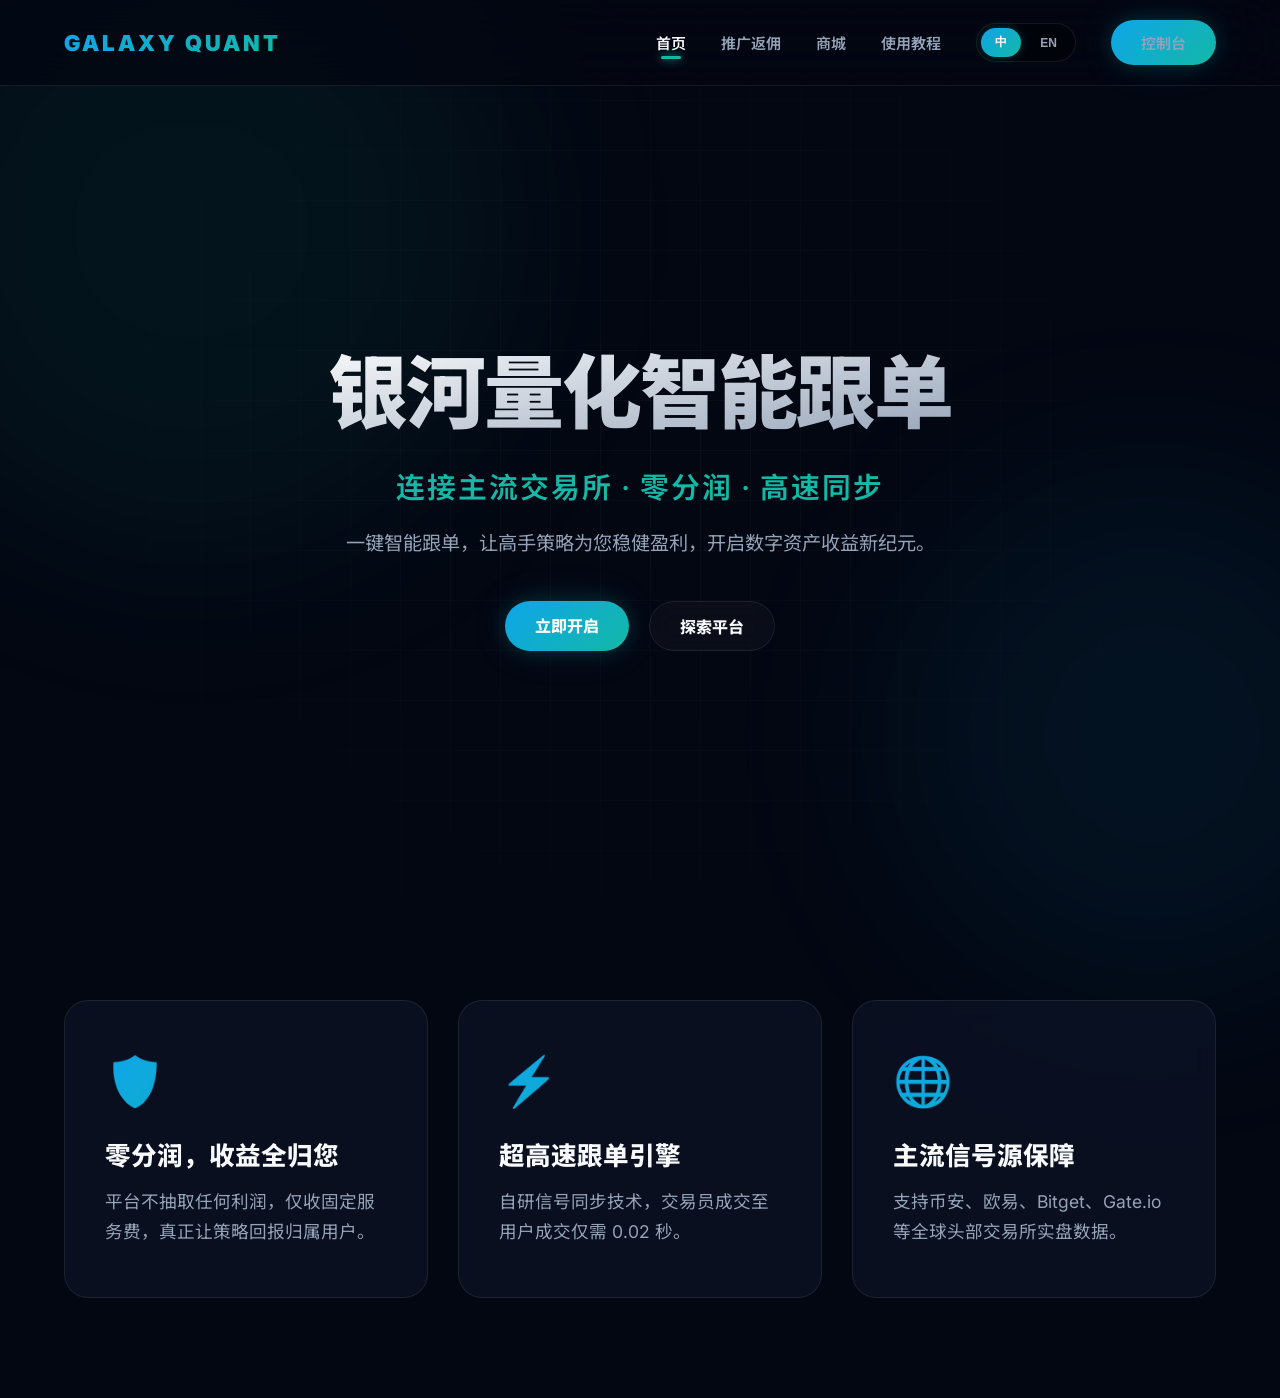
==== index.html @ e4c5103a "update" ====
<!DOCTYPE html>
<html lang="zh-CN">
<head>
    <meta charset="UTF-8">
    <meta name="viewport" content="width=device-width, initial-scale=1.0">
    <title data-i18n="hero_title">银河量化智能跟单平台</title>
    <link rel="stylesheet" href="styles.css">
    <style>
        /* 首页特有样式 */
        .hero {
            min-height: 100vh;
            display: flex; flex-direction: column; justify-content: center; align-items: center;
            text-align: center; padding: 0 20px; padding-top: 80px;
        }
        .hero h1 {
            font-size: 5rem; font-weight: 900; margin-bottom: 20px;
            letter-spacing: -2px;
            background: linear-gradient(to bottom right, #ffffff, #94a3b8);
            -webkit-background-clip: text; -webkit-text-fill-color: transparent;
        }
        .hero h2 {
            font-size: 1.8rem; font-weight: 600; color: var(--brand-primary);
            margin-bottom: 20px; letter-spacing: 2px;
        }
        .hero p {
            font-size: 1.2rem; color: var(--text-muted);
            max-width: 600px; margin-bottom: 40px; line-height: 1.8;
        }
        .hero-actions { display: flex; gap: 20px; }

        .features {
            padding: 100px 5%; display: grid;
            grid-template-columns: repeat(auto-fit, minmax(320px, 1fr));
            gap: 30px; max-width: 1400px; margin: 0 auto;
        }
        .feature-card {
            background: var(--bg-panel);
            border: 1px solid var(--border-light);
            padding: 50px 40px; border-radius: var(--radius-lg);
            transition: all 0.4s cubic-bezier(0.4, 0, 0.2, 1);
            position: relative; overflow: hidden;
            backdrop-filter: var(--blur-md);
        }
        .feature-card::before {
            content: ''; position: absolute; top: 0; left: 0; width: 100%; height: 100%;
            background: radial-gradient(circle at top right, rgba(20, 184, 166, 0.1), transparent 50%);
            opacity: 0; transition: opacity 0.4s ease;
        }
        .feature-card:hover {
            transform: translateY(-10px);
            border-color: var(--border-highlight);
            box-shadow: 0 20px 40px rgba(0,0,0,0.5), inset 0 0 20px rgba(20, 184, 166, 0.05);
        }
        .feature-card:hover::before { opacity: 1; }
        
        .feature-icon {
            font-size: 3rem; margin-bottom: 25px;
            background: var(--brand-gradient);
            -webkit-background-clip: text; -webkit-text-fill-color: transparent;
        }
        .feature-card h3 { font-size: 1.6rem; margin-bottom: 15px; font-weight: 800; }
        .feature-card p { color: var(--text-muted); font-size: 1.1rem; line-height: 1.7; }
    </style>
</head>
<body>
    <div class="cyber-grid"></div>
    <div class="orb orb-1"></div>
    <div class="orb orb-2"></div>

    <nav>
        <div class="logo">GALAXY QUANT</div>
        <div class="nav-links">
            <a href="index.html" class="active" data-i18n="nav_home">首页</a>
            <a href="invite.html" data-i18n="nav_invite">推广返佣</a>
            <a href="goods.html" data-i18n="nav_goods">商城</a>
            <a href="tutorial.html" data-i18n="nav_tutorial">使用教程</a>
            <div class="lang-switch">
                <button class="lang-btn active" onclick="setLang('zh')">中</button>
                <button class="lang-btn" onclick="setLang('en')">EN</button>
            </div>
            <a href="kzt.html" class="btn-primary" data-i18n="nav_console">控制台</a>
        </div>
    </nav>

    <section class="hero">
        <h1 data-i18n="hero_title">银河量化智能跟单</h1>
        <h2 data-i18n="hero_subtitle">连接主流交易所 · 零分润 · 高速同步</h2>
        <p data-i18n="hero_desc">一键智能跟单，让高手策略为您稳健盈利，开启数字资产收益新纪元。</p>
        <div class="hero-actions">
            <a href="kzt.html" class="btn-primary" data-i18n="btn_get_started">立即开启</a>
            <a href="#features" class="btn-secondary" data-i18n="btn_learn_more">探索平台</a>
        </div>
    </section>

    <section class="features" id="features">
        <div class="feature-card">
            <div class="feature-icon">🛡️</div>
            <h3 data-i18n="feature_1_title">零分润，收益全归您</h3>
            <p data-i18n="feature_1_desc">平台不抽取任何利润，仅收固定服务费，真正让策略回报归属用户。</p>
        </div>
        <div class="feature-card">
            <div class="feature-icon">⚡</div>
            <h3 data-i18n="feature_2_title">超高速跟单引擎</h3>
            <p data-i18n="feature_2_desc">自研信号同步技术，交易员成交至用户成交仅需 0.02 秒。</p>
        </div>
        <div class="feature-card">
            <div class="feature-icon">🌐</div>
            <h3 data-i18n="feature_3_title">主流信号源保障</h3>
            <p data-i18n="feature_3_desc">支持币安、欧易、Bitget、Gate.io 等全球头部交易所实盘数据。</p>
        </div>
    </section>

    <script src="i18n.js"></script>
</body>
</html>
---- styles.css ----
/* 全局顶级科技风样式 */
@import url('https://fonts.googleapis.com/css2?family=Inter:wght@300;400;600;800;900&family=Noto+Sans+SC:wght@300;400;700;900&family=JetBrains+Mono:wght@400;700&display=swap');

:root {
    --bg-base: #030712; /* 极度深邃黑 */
    --bg-panel: rgba(15, 23, 42, 0.6); /* 毛玻璃面板底色 */
    --bg-card-hover: rgba(30, 41, 59, 0.8);
    
    --brand-primary: #14b8a6; /* 高级翠绿 */
    --brand-secondary: #0ea5e9; /* 科技蓝 */
    --brand-accent: #f59e0b; /* 尊贵金 */
    
    --brand-gradient: linear-gradient(135deg, var(--brand-secondary), var(--brand-primary));
    --gold-gradient: linear-gradient(135deg, #fbbf24, #d97706);
    
    --text-main: #f8fafc;
    --text-muted: #94a3b8;
    
    --border-light: rgba(255, 255, 255, 0.08);
    --border-highlight: rgba(20, 184, 166, 0.3);
    
    --blur-xl: blur(24px);
    --blur-md: blur(12px);
    
    --radius-lg: 24px;
    --radius-md: 16px;
    
    --shadow-neon: 0 0 20px rgba(20, 184, 166, 0.2), 0 0 40px rgba(14, 165, 233, 0.1);
}

* {
    margin: 0;
    padding: 0;
    box-sizing: border-box;
}

body {
    background-color: var(--bg-base);
    color: var(--text-main);
    font-family: 'Inter', 'Noto Sans SC', sans-serif;
    overflow-x: hidden;
    min-height: 100vh;
    display: flex;
    flex-direction: column;
}

/* 极致赛博网格与光晕背景 */
.cyber-grid {
    position: fixed;
    top: 0; left: 0; right: 0; bottom: 0;
    background-image: 
        linear-gradient(rgba(255,255,255,0.03) 1px, transparent 1px),
        linear-gradient(90deg, rgba(255,255,255,0.03) 1px, transparent 1px);
    background-size: 50px 50px;
    z-index: -2;
    pointer-events: none;
    mask-image: radial-gradient(circle at center, black, transparent 80%);
    -webkit-mask-image: radial-gradient(circle at center, black, transparent 80%);
}

.orb {
    position: fixed;
    border-radius: 50%;
    filter: blur(100px);
    z-index: -1;
    pointer-events: none;
    opacity: 0.5;
    animation: floatOrb 20s infinite ease-in-out alternate;
}
.orb-1 { width: 50vw; height: 50vw; background: rgba(20, 184, 166, 0.15); top: -10%; left: -10%; }
.orb-2 { width: 40vw; height: 40vw; background: rgba(14, 165, 233, 0.15); bottom: -10%; right: -10%; animation-delay: -10s; }

@keyframes floatOrb {
    0% { transform: translate(0, 0) scale(1); }
    100% { transform: translate(10%, 10%) scale(1.2); }
}

/* 顶级导航栏 */
nav {
    position: fixed;
    top: 0; width: 100%;
    display: flex;
    justify-content: space-between;
    align-items: center;
    padding: 20px 5%;
    background: rgba(3, 7, 18, 0.7);
    backdrop-filter: var(--blur-xl);
    -webkit-backdrop-filter: var(--blur-xl);
    border-bottom: 1px solid var(--border-light);
    z-index: 100;
}

.logo {
    font-size: 22px;
    font-weight: 900;
    letter-spacing: 3px;
    background: var(--brand-gradient);
    -webkit-background-clip: text;
    -webkit-text-fill-color: transparent;
    text-transform: uppercase;
}

.nav-links {
    display: flex;
    gap: 35px;
    align-items: center;
}

.nav-links a {
    color: var(--text-muted);
    text-decoration: none;
    font-size: 15px;
    font-weight: 600;
    transition: all 0.3s ease;
    position: relative;
}

.nav-links a:hover, .nav-links a.active {
    color: var(--text-main);
}
.nav-links a.active::after {
    content: ''; position: absolute;
    bottom: -6px; left: 50%; transform: translateX(-50%);
    width: 20px; height: 3px;
    background: var(--brand-primary);
    border-radius: 5px;
    box-shadow: 0 0 10px var(--brand-primary);
}

/* 按钮体系 */
.btn-primary {
    background: var(--brand-gradient);
    color: #fff;
    padding: 12px 30px;
    border-radius: 50px;
    text-decoration: none;
    font-weight: 800;
    font-size: 1rem;
    box-shadow: var(--shadow-neon);
    transition: all 0.3s ease;
    border: none;
    cursor: pointer;
    display: inline-block;
}
.btn-primary:hover {
    transform: translateY(-2px) scale(1.02);
    box-shadow: 0 0 30px rgba(20, 184, 166, 0.4), 0 0 60px rgba(14, 165, 233, 0.2);
}

.btn-secondary {
    background: rgba(255,255,255,0.03);
    color: var(--text-main);
    padding: 12px 30px;
    border-radius: 50px;
    text-decoration: none;
    font-weight: 800;
    font-size: 1rem;
    border: 1px solid var(--border-light);
    backdrop-filter: var(--blur-md);
    transition: all 0.3s ease;
    cursor: pointer;
    display: inline-block;
}
.btn-secondary:hover {
    background: rgba(255,255,255,0.08);
    border-color: var(--brand-primary);
}

/* 语言切换器 */
.lang-switch {
    display: flex; gap: 5px;
    background: rgba(0,0,0,0.3);
    padding: 4px;
    border-radius: 20px;
    border: 1px solid var(--border-light);
}
.lang-btn {
    background: transparent; border: none;
    color: var(--text-muted); cursor: pointer;
    padding: 6px 14px; border-radius: 15px;
    font-size: 12px; font-weight: 800;
    transition: all 0.3s;
}
.lang-btn.active {
    background: var(--brand-gradient);
    color: #fff;
    box-shadow: 0 0 10px rgba(20, 184, 166, 0.3);
}

/* 侧边栏布局 (Console/Dashboards) */
.layout-dashboard {
    display: flex;
    flex: 1;
    padding-top: 80px; /* 避开导航栏 */
}

.sidebar {
    width: 280px;
    background: rgba(15, 23, 42, 0.4);
    backdrop-filter: var(--blur-xl);
    border-right: 1px solid var(--border-light);
    padding: 30px 20px;
    position: fixed;
    top: 80px; bottom: 0;
    display: flex; flex-direction: column; gap: 10px;
}

.sidebar a {
    display: flex; align-items: center; gap: 15px;
    color: var(--text-muted); text-decoration: none;
    padding: 14px 20px; border-radius: 14px;
    font-size: 15px; font-weight: 600;
    transition: all 0.3s;
    border: 1px solid transparent;
}
.sidebar a:hover, .sidebar a.active {
    background: rgba(20, 184, 166, 0.05);
    color: var(--brand-primary);
    border-color: var(--border-highlight);
    box-shadow: inset 0 0 20px rgba(20, 184, 166, 0.05);
}

.main-content {
    flex: 1;
    margin-left: 280px;
    padding: 40px 60px;
    max-width: 1400px;
}

/* 高级面板/卡片 */
.glass-panel {
    background: var(--bg-panel);
    backdrop-filter: var(--blur-md);
    -webkit-backdrop-filter: var(--blur-md);
    border: 1px solid var(--border-light);
    border-radius: var(--radius-lg);
    padding: 30px;
    transition: all 0.3s ease;
}
.glass-panel:hover {
    border-color: var(--border-highlight);
    box-shadow: 0 10px 40px rgba(0,0,0,0.3);
}

/* 数据字体 */
.mono-num {
    font-family: 'JetBrains Mono', monospace;
    font-weight: 700;
    letter-spacing: -0.5px;
}

/* 页面标题区 */
.page-header {
    display: flex; justify-content: space-between; align-items: center;
    margin-bottom: 40px;
}
.page-title {
    font-size: 2.2rem; font-weight: 900;
    background: linear-gradient(to right, #fff, #94a3b8);
    -webkit-background-clip: text; -webkit-text-fill-color: transparent;
}
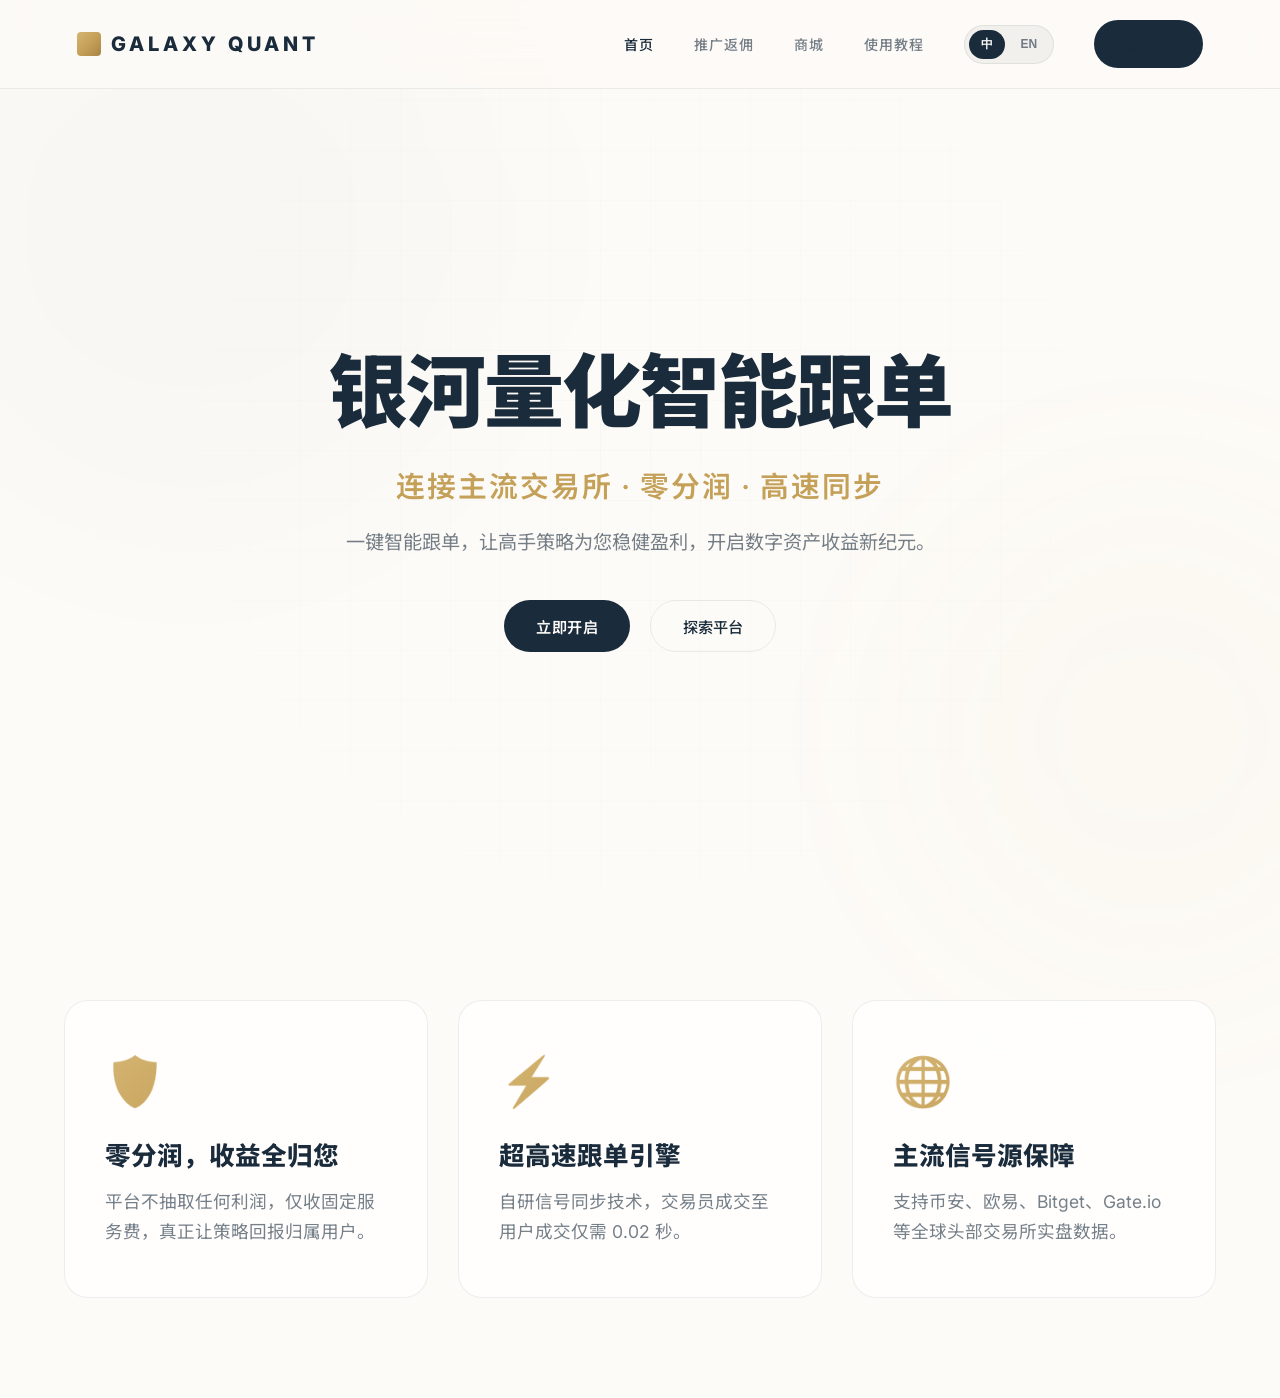
==== commit 7367f0be: "update" ====
--- a/index.html
+++ b/index.html
@@ -15,11 +15,10 @@
         .hero h1 {
             font-size: 5rem; font-weight: 900; margin-bottom: 20px;
             letter-spacing: -2px;
-            background: linear-gradient(to bottom right, #ffffff, #94a3b8);
-            -webkit-background-clip: text; -webkit-text-fill-color: transparent;
+            color: var(--brand-primary);
         }
         .hero h2 {
-            font-size: 1.8rem; font-weight: 600; color: var(--brand-primary);
+            font-size: 1.8rem; font-weight: 600; color: var(--brand-accent);
             margin-bottom: 20px; letter-spacing: 2px;
         }
         .hero p {
@@ -43,13 +42,13 @@
         }
         .feature-card::before {
             content: ''; position: absolute; top: 0; left: 0; width: 100%; height: 100%;
-            background: radial-gradient(circle at top right, rgba(20, 184, 166, 0.1), transparent 50%);
+            background: radial-gradient(circle at top right, rgba(197, 160, 89, 0.1), transparent 50%);
             opacity: 0; transition: opacity 0.4s ease;
         }
         .feature-card:hover {
             transform: translateY(-10px);
             border-color: var(--border-highlight);
-            box-shadow: 0 20px 40px rgba(0,0,0,0.5), inset 0 0 20px rgba(20, 184, 166, 0.05);
+            box-shadow: var(--shadow-panel), inset 0 0 20px rgba(197, 160, 89, 0.05);
         }
         .feature-card:hover::before { opacity: 1; }
         
--- a/styles.css
+++ b/styles.css
@@ -1,23 +1,23 @@
-/* 全局顶级科技风样式 */
-@import url('https://fonts.googleapis.com/css2?family=Inter:wght@300;400;600;800;900&family=Noto+Sans+SC:wght@300;400;700;900&family=JetBrains+Mono:wght@400;700&display=swap');
+/* 全局雅宝教育风样式 - Minimalist Light Theme (Yabao Style) */
+@import url('https://fonts.googleapis.com/css2?family=Inter:wght@300;400;500;600;700;800&family=Noto+Sans+SC:wght@300;400;500;700;900&family=JetBrains+Mono:wght@400;700&display=swap');
 
 :root {
-    --bg-base: #030712; /* 极度深邃黑 */
-    --bg-panel: rgba(15, 23, 42, 0.6); /* 毛玻璃面板底色 */
-    --bg-card-hover: rgba(30, 41, 59, 0.8);
-    
-    --brand-primary: #14b8a6; /* 高级翠绿 */
-    --brand-secondary: #0ea5e9; /* 科技蓝 */
-    --brand-accent: #f59e0b; /* 尊贵金 */
-    
-    --brand-gradient: linear-gradient(135deg, var(--brand-secondary), var(--brand-primary));
-    --gold-gradient: linear-gradient(135deg, #fbbf24, #d97706);
-    
-    --text-main: #f8fafc;
-    --text-muted: #94a3b8;
-    
-    --border-light: rgba(255, 255, 255, 0.08);
-    --border-highlight: rgba(20, 184, 166, 0.3);
+    --bg-base: #FDFBF7; /* 米白色底色 */
+    --bg-panel: rgba(255, 255, 255, 0.7); /* 浅色玻璃 */
+    --bg-panel-solid: #FFFFFF;
+    
+    --brand-primary: #1A2B3C; /* 深藏青 */
+    --brand-secondary: #2C4A68;
+    --brand-accent: #C5A059; /* 柔和金色 */
+    
+    --brand-gradient: linear-gradient(135deg, #d4b572, #C5A059, #a68442);
+    --silver-gradient: linear-gradient(135deg, #1A2B3C, #2C4A68);
+    
+    --text-main: #1A2B3C;
+    --text-muted: rgba(26, 43, 60, 0.6);
+    
+    --border-light: rgba(26, 43, 60, 0.08);
+    --border-highlight: rgba(197, 160, 89, 0.4);
     
     --blur-xl: blur(24px);
     --blur-md: blur(12px);
@@ -25,7 +25,8 @@
     --radius-lg: 24px;
     --radius-md: 16px;
     
-    --shadow-neon: 0 0 20px rgba(20, 184, 166, 0.2), 0 0 40px rgba(14, 165, 233, 0.1);
+    --shadow-gold: 0 10px 25px -5px rgba(197, 160, 89, 0.4);
+    --shadow-panel: 0 20px 40px -10px rgba(26, 43, 60, 0.08);
 }
 
 * {
@@ -44,13 +45,24 @@
     flex-direction: column;
 }
 
-/* 极致赛博网格与光晕背景 */
+/* 顶级极简背景光晕 */
+.ambient-light {
+    position: fixed;
+    top: -20%; left: 50%; transform: translateX(-50%);
+    width: 80vw; height: 50vh;
+    background: radial-gradient(ellipse at center, rgba(197, 160, 89, 0.05) 0%, transparent 70%);
+    z-index: -1;
+    pointer-events: none;
+    filter: blur(60px);
+}
+
+/* 兼容原有的 cyber-grid 和 orb 标签，使其符合浅色主题 */
 .cyber-grid {
     position: fixed;
     top: 0; left: 0; right: 0; bottom: 0;
     background-image: 
-        linear-gradient(rgba(255,255,255,0.03) 1px, transparent 1px),
-        linear-gradient(90deg, rgba(255,255,255,0.03) 1px, transparent 1px);
+        linear-gradient(rgba(26, 43, 60, 0.02) 1px, transparent 1px),
+        linear-gradient(90deg, rgba(26, 43, 60, 0.02) 1px, transparent 1px);
     background-size: 50px 50px;
     z-index: -2;
     pointer-events: none;
@@ -67,8 +79,8 @@
     opacity: 0.5;
     animation: floatOrb 20s infinite ease-in-out alternate;
 }
-.orb-1 { width: 50vw; height: 50vw; background: rgba(20, 184, 166, 0.15); top: -10%; left: -10%; }
-.orb-2 { width: 40vw; height: 40vw; background: rgba(14, 165, 233, 0.15); bottom: -10%; right: -10%; animation-delay: -10s; }
+.orb-1 { width: 50vw; height: 50vw; background: rgba(26, 43, 60, 0.03); top: -10%; left: -10%; }
+.orb-2 { width: 40vw; height: 40vw; background: rgba(197, 160, 89, 0.05); bottom: -10%; right: -10%; animation-delay: -10s; }
 
 @keyframes floatOrb {
     0% { transform: translate(0, 0) scale(1); }
@@ -82,8 +94,8 @@
     display: flex;
     justify-content: space-between;
     align-items: center;
-    padding: 20px 5%;
-    background: rgba(3, 7, 18, 0.7);
+    padding: 20px 6%;
+    background: rgba(253, 251, 247, 0.8);
     backdrop-filter: var(--blur-xl);
     -webkit-backdrop-filter: var(--blur-xl);
     border-bottom: 1px solid var(--border-light);
@@ -91,100 +103,160 @@
 }
 
 .logo {
-    font-size: 22px;
-    font-weight: 900;
-    letter-spacing: 3px;
+    font-size: 20px;
+    font-weight: 800;
+    letter-spacing: 4px;
+    color: var(--brand-primary);
+    text-transform: uppercase;
+    display: flex;
+    align-items: center;
+    gap: 10px;
+}
+.logo::before {
+    content: '';
+    display: block;
+    width: 24px; height: 24px;
     background: var(--brand-gradient);
-    -webkit-background-clip: text;
-    -webkit-text-fill-color: transparent;
-    text-transform: uppercase;
+    border-radius: 4px;
 }
 
 .nav-links {
     display: flex;
-    gap: 35px;
+    gap: 40px;
     align-items: center;
 }
 
 .nav-links a {
     color: var(--text-muted);
     text-decoration: none;
-    font-size: 15px;
-    font-weight: 600;
+    font-size: 14px;
+    font-weight: 500;
     transition: all 0.3s ease;
-    position: relative;
+    letter-spacing: 1px;
 }
 
 .nav-links a:hover, .nav-links a.active {
-    color: var(--text-main);
-}
-.nav-links a.active::after {
-    content: ''; position: absolute;
-    bottom: -6px; left: 50%; transform: translateX(-50%);
-    width: 20px; height: 3px;
-    background: var(--brand-primary);
-    border-radius: 5px;
-    box-shadow: 0 0 10px var(--brand-primary);
+    color: var(--brand-primary);
 }
 
 /* 按钮体系 */
 .btn-primary {
-    background: var(--brand-gradient);
-    color: #fff;
-    padding: 12px 30px;
+    background: var(--brand-primary);
+    color: #FDFBF7;
+    padding: 14px 32px;
     border-radius: 50px;
     text-decoration: none;
-    font-weight: 800;
-    font-size: 1rem;
-    box-shadow: var(--shadow-neon);
-    transition: all 0.3s ease;
+    font-weight: 600;
+    font-size: 0.95rem;
+    transition: all 0.4s ease;
     border: none;
     cursor: pointer;
-    display: inline-block;
+    display: inline-flex;
+    align-items: center;
+    justify-content: center;
+    letter-spacing: 0.5px;
 }
 .btn-primary:hover {
-    transform: translateY(-2px) scale(1.02);
-    box-shadow: 0 0 30px rgba(20, 184, 166, 0.4), 0 0 60px rgba(14, 165, 233, 0.2);
-}
-
-.btn-secondary {
-    background: rgba(255,255,255,0.03);
-    color: var(--text-main);
-    padding: 12px 30px;
+    background: #111d28;
+    transform: translateY(-2px);
+    box-shadow: 0 10px 25px -5px rgba(26, 43, 60, 0.3);
+}
+
+.btn-gold {
+    background: var(--brand-accent);
+    color: #FDFBF7;
+    padding: 14px 32px;
     border-radius: 50px;
     text-decoration: none;
-    font-weight: 800;
-    font-size: 1rem;
+    font-weight: 600;
+    font-size: 0.95rem;
+    transition: all 0.4s ease;
+    border: none;
+    cursor: pointer;
+    display: inline-flex;
+    align-items: center;
+    justify-content: center;
+    letter-spacing: 0.5px;
+}
+.btn-gold:hover {
+    background: #b59048;
+    transform: translateY(-2px);
+    box-shadow: var(--shadow-gold);
+}
+
+.btn-secondary {
+    background: transparent;
+    color: var(--brand-primary);
+    padding: 14px 32px;
+    border-radius: 50px;
+    text-decoration: none;
+    font-weight: 500;
+    font-size: 0.95rem;
     border: 1px solid var(--border-light);
-    backdrop-filter: var(--blur-md);
     transition: all 0.3s ease;
     cursor: pointer;
-    display: inline-block;
+    display: inline-flex;
+    align-items: center;
+    justify-content: center;
 }
 .btn-secondary:hover {
-    background: rgba(255,255,255,0.08);
-    border-color: var(--brand-primary);
+    background: rgba(26, 43, 60, 0.05);
+    border-color: rgba(26, 43, 60, 0.2);
 }
 
 /* 语言切换器 */
 .lang-switch {
-    display: flex; gap: 5px;
-    background: rgba(0,0,0,0.3);
+    display: flex; gap: 4px;
+    background: rgba(26, 43, 60, 0.05);
     padding: 4px;
-    border-radius: 20px;
+    border-radius: 50px;
     border: 1px solid var(--border-light);
 }
 .lang-btn {
     background: transparent; border: none;
     color: var(--text-muted); cursor: pointer;
-    padding: 6px 14px; border-radius: 15px;
-    font-size: 12px; font-weight: 800;
+    padding: 6px 12px; border-radius: 50px;
+    font-size: 12px; font-weight: 600;
     transition: all 0.3s;
 }
 .lang-btn.active {
-    background: var(--brand-gradient);
-    color: #fff;
-    box-shadow: 0 0 10px rgba(20, 184, 166, 0.3);
+    background: var(--brand-primary);
+    color: #FDFBF7;
+}
+
+/* 布局 */
+.main-content {
+    flex: 1;
+    padding: 140px 6% 80px;
+    max-width: 1400px;
+    margin: 0 auto;
+    width: 100%;
+}
+
+/* 数据字体 */
+.mono-num {
+    font-family: 'JetBrains Mono', monospace;
+    font-weight: 700;
+    letter-spacing: -0.5px;
+}
+
+/* 页面标题区 */
+.page-header {
+    text-align: center;
+    margin-bottom: 60px;
+}
+.page-title {
+    font-size: 3rem; font-weight: 800;
+    margin-bottom: 16px;
+    letter-spacing: -1px;
+    color: var(--brand-primary);
+}
+.page-subtitle {
+    color: var(--text-muted);
+    font-size: 1.1rem;
+    max-width: 600px;
+    margin: 0 auto;
+    line-height: 1.6;
 }
 
 /* 侧边栏布局 (Console/Dashboards) */
@@ -196,7 +268,7 @@
 
 .sidebar {
     width: 280px;
-    background: rgba(15, 23, 42, 0.4);
+    background: rgba(253, 251, 247, 0.4);
     backdrop-filter: var(--blur-xl);
     border-right: 1px solid var(--border-light);
     padding: 30px 20px;
@@ -214,17 +286,26 @@
     border: 1px solid transparent;
 }
 .sidebar a:hover, .sidebar a.active {
-    background: rgba(20, 184, 166, 0.05);
-    color: var(--brand-primary);
+    background: rgba(197, 160, 89, 0.05);
+    color: var(--brand-accent);
     border-color: var(--border-highlight);
-    box-shadow: inset 0 0 20px rgba(20, 184, 166, 0.05);
-}
-
-.main-content {
-    flex: 1;
+    box-shadow: inset 0 0 20px rgba(197, 160, 89, 0.05);
+}
+
+.layout-dashboard .main-content {
     margin-left: 280px;
     padding: 40px 60px;
-    max-width: 1400px;
+}
+
+.layout-dashboard .page-header {
+    display: flex; justify-content: space-between; align-items: center;
+    margin-bottom: 40px;
+    text-align: left;
+}
+
+.layout-dashboard .page-title {
+    font-size: 2.2rem;
+    margin-bottom: 0;
 }
 
 /* 高级面板/卡片 */
@@ -239,23 +320,5 @@
 }
 .glass-panel:hover {
     border-color: var(--border-highlight);
-    box-shadow: 0 10px 40px rgba(0,0,0,0.3);
-}
-
-/* 数据字体 */
-.mono-num {
-    font-family: 'JetBrains Mono', monospace;
-    font-weight: 700;
-    letter-spacing: -0.5px;
-}
-
-/* 页面标题区 */
-.page-header {
-    display: flex; justify-content: space-between; align-items: center;
-    margin-bottom: 40px;
-}
-.page-title {
-    font-size: 2.2rem; font-weight: 900;
-    background: linear-gradient(to right, #fff, #94a3b8);
-    -webkit-background-clip: text; -webkit-text-fill-color: transparent;
-}+    box-shadow: var(--shadow-panel);
+}
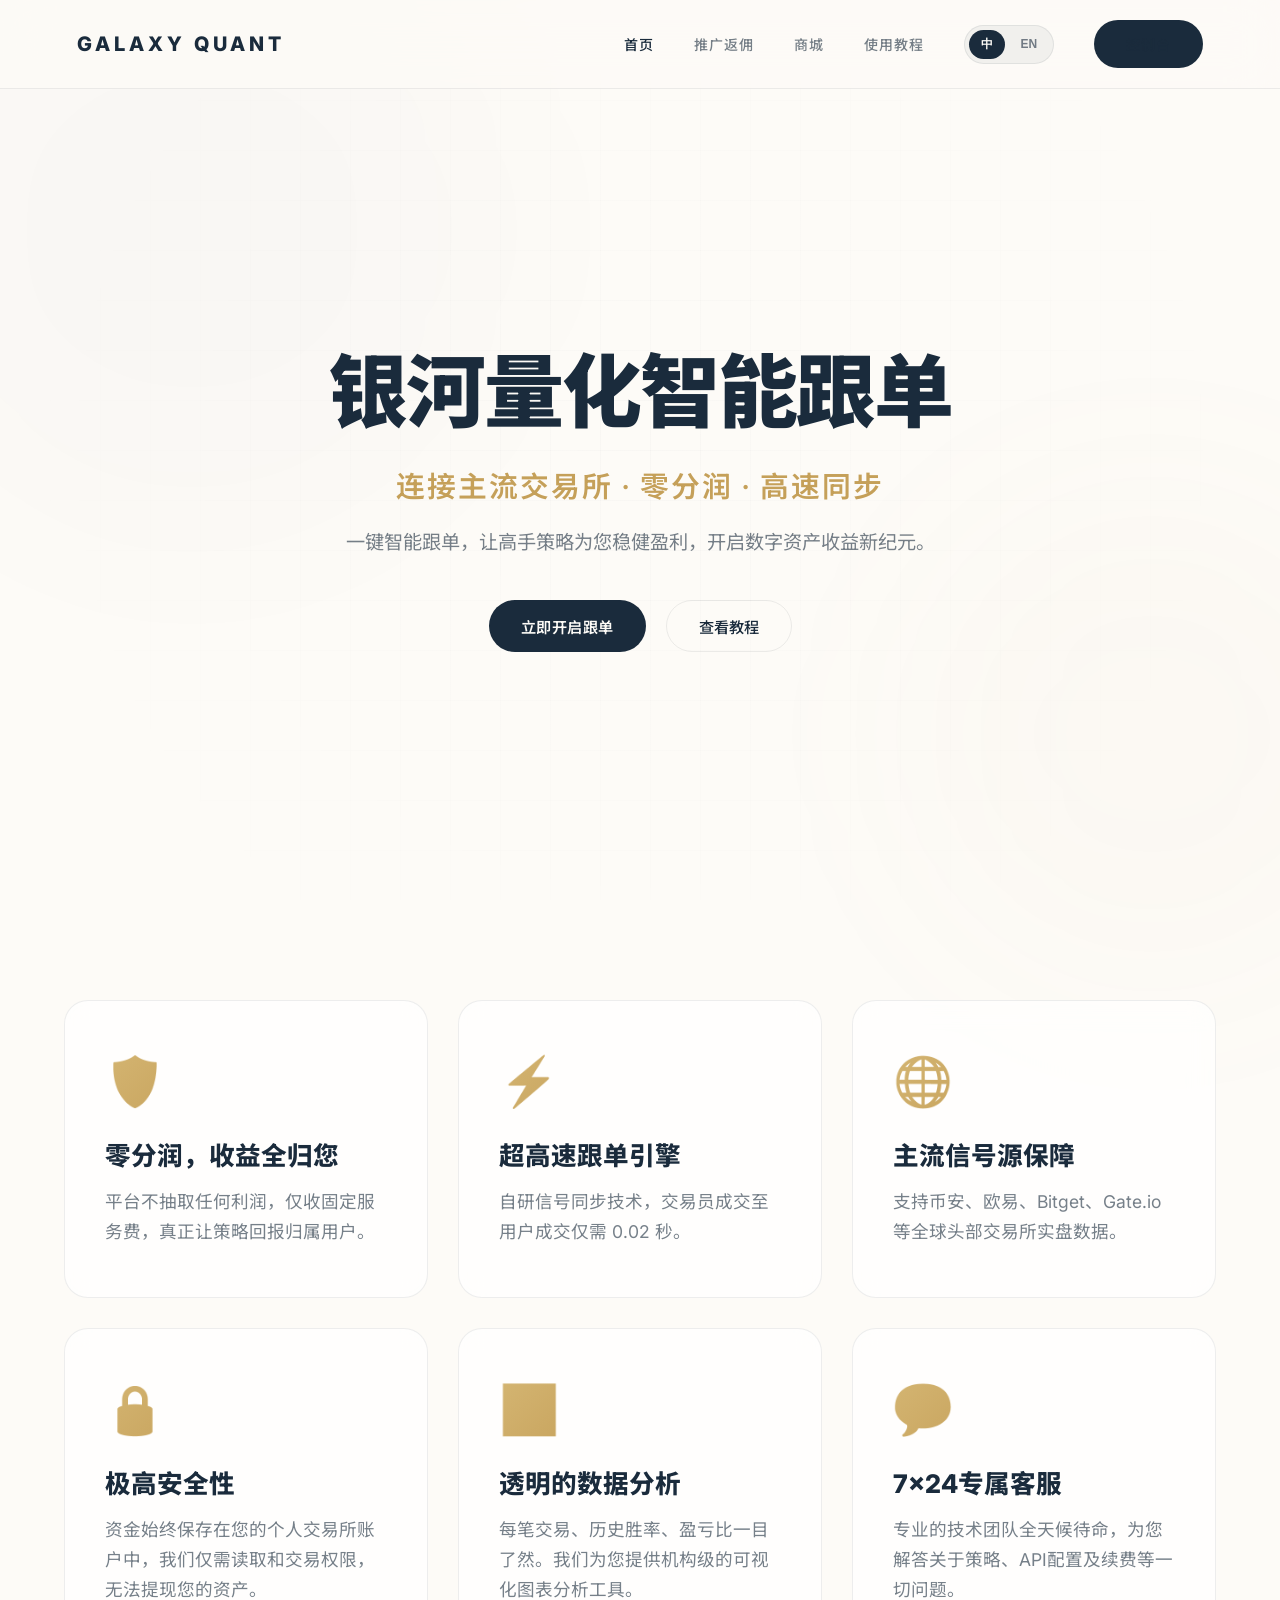
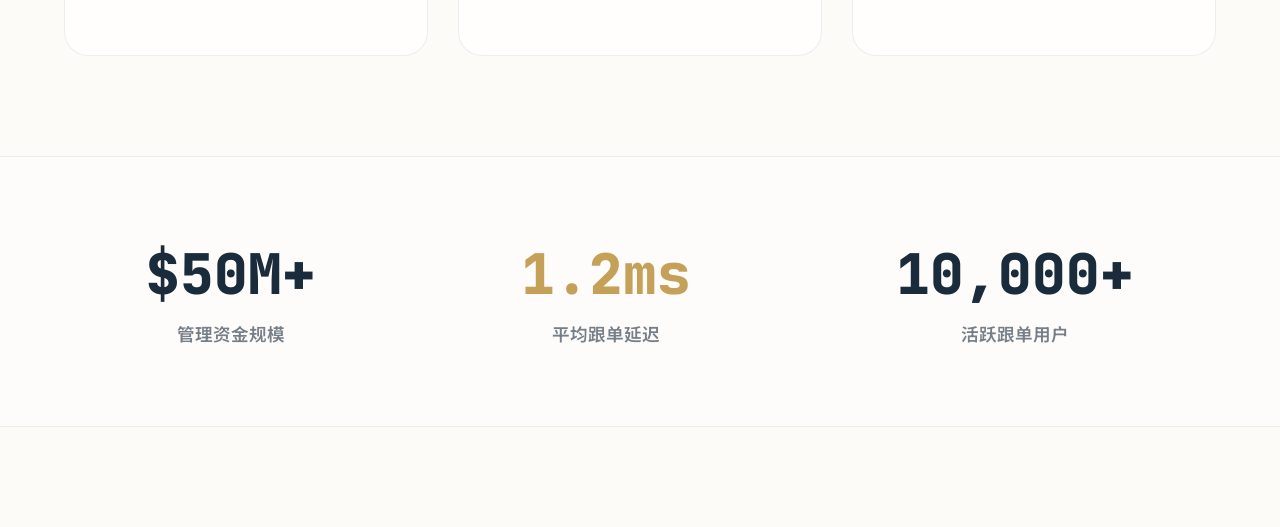
==== commit b839ad2e: "update" ====
--- a/index.html
+++ b/index.html
@@ -69,15 +69,15 @@
     <nav>
         <div class="logo">GALAXY QUANT</div>
         <div class="nav-links">
-            <a href="index.html" class="active" data-i18n="nav_home">首页</a>
-            <a href="invite.html" data-i18n="nav_invite">推广返佣</a>
-            <a href="goods.html" data-i18n="nav_goods">商城</a>
-            <a href="tutorial.html" data-i18n="nav_tutorial">使用教程</a>
+            <a href="/" class="active" data-i18n="nav_home">首页</a>
+            <a href="/invite" data-i18n="nav_invite">推广返佣</a>
+            <a href="/goods" data-i18n="nav_goods">商城</a>
+            <a href="/tutorial" data-i18n="nav_tutorial">使用教程</a>
             <div class="lang-switch">
                 <button class="lang-btn active" onclick="setLang('zh')">中</button>
                 <button class="lang-btn" onclick="setLang('en')">EN</button>
             </div>
-            <a href="kzt.html" class="btn-primary" data-i18n="nav_console">控制台</a>
+            <a href="/kzt" class="btn-primary" data-i18n="nav_console">控制台</a>
         </div>
     </nav>
 
@@ -86,8 +86,8 @@
         <h2 data-i18n="hero_subtitle">连接主流交易所 · 零分润 · 高速同步</h2>
         <p data-i18n="hero_desc">一键智能跟单，让高手策略为您稳健盈利，开启数字资产收益新纪元。</p>
         <div class="hero-actions">
-            <a href="kzt.html" class="btn-primary" data-i18n="btn_get_started">立即开启</a>
-            <a href="#features" class="btn-secondary" data-i18n="btn_learn_more">探索平台</a>
+            <a href="/kzt" class="btn-primary" data-i18n="hero_btn_start">立即开启跟单</a>
+            <a href="/tutorial" class="btn-secondary" data-i18n="hero_btn_docs">查看教程</a>
         </div>
     </section>
 
@@ -107,6 +107,39 @@
             <h3 data-i18n="feature_3_title">主流信号源保障</h3>
             <p data-i18n="feature_3_desc">支持币安、欧易、Bitget、Gate.io 等全球头部交易所实盘数据。</p>
         </div>
+        <div class="feature-card">
+            <div class="feature-icon">🔒</div>
+            <h3 data-i18n="feature_4_title">极高安全性</h3>
+            <p data-i18n="feature_4_desc">资金始终保存在您的个人交易所账户中，我们仅需读取和交易权限，无法提现您的资产。</p>
+        </div>
+        <div class="feature-card">
+            <div class="feature-icon">📊</div>
+            <h3 data-i18n="feature_5_title">透明的数据分析</h3>
+            <p data-i18n="feature_5_desc">每笔交易、历史胜率、盈亏比一目了然。我们为您提供机构级的可视化图表分析工具。</p>
+        </div>
+        <div class="feature-card">
+            <div class="feature-icon">💬</div>
+            <h3 data-i18n="feature_6_title">7×24专属客服</h3>
+            <p data-i18n="feature_6_desc">专业的技术团队全天候待命，为您解答关于策略、API配置及续费等一切问题。</p>
+        </div>
+    </section>
+
+    <!-- 加入统计数据部分 -->
+    <section class="stats-section" style="padding: 80px 5%; background: rgba(255, 255, 255, 0.4); border-top: 1px solid var(--border-light); border-bottom: 1px solid var(--border-light); margin-bottom: 100px;">
+        <div style="max-width: 1400px; margin: 0 auto; display: flex; justify-content: space-around; flex-wrap: wrap; gap: 40px; text-align: center;">
+            <div>
+                <div style="font-size: 3.5rem; font-weight: 900; color: var(--brand-primary); font-family: 'JetBrains Mono', monospace;">$50M+</div>
+                <div style="color: var(--text-muted); font-size: 1.1rem; margin-top: 10px; font-weight: 600;">管理资金规模</div>
+            </div>
+            <div>
+                <div style="font-size: 3.5rem; font-weight: 900; color: var(--brand-accent); font-family: 'JetBrains Mono', monospace;">1.2ms</div>
+                <div style="color: var(--text-muted); font-size: 1.1rem; margin-top: 10px; font-weight: 600;">平均跟单延迟</div>
+            </div>
+            <div>
+                <div style="font-size: 3.5rem; font-weight: 900; color: var(--brand-primary); font-family: 'JetBrains Mono', monospace;">10,000+</div>
+                <div style="color: var(--text-muted); font-size: 1.1rem; margin-top: 10px; font-weight: 600;">活跃跟单用户</div>
+            </div>
+        </div>
     </section>
 
     <script src="i18n.js"></script>
--- a/styles.css
+++ b/styles.css
@@ -113,11 +113,7 @@
     gap: 10px;
 }
 .logo::before {
-    content: '';
-    display: block;
-    width: 24px; height: 24px;
-    background: var(--brand-gradient);
-    border-radius: 4px;
+    display: none;
 }
 
 .nav-links {
@@ -286,10 +282,10 @@
     border: 1px solid transparent;
 }
 .sidebar a:hover, .sidebar a.active {
-    background: rgba(197, 160, 89, 0.05);
-    color: var(--brand-accent);
-    border-color: var(--border-highlight);
-    box-shadow: inset 0 0 20px rgba(197, 160, 89, 0.05);
+    background: rgba(26, 43, 60, 0.05);
+    color: var(--brand-primary);
+    border-color: rgba(26, 43, 60, 0.1);
+    box-shadow: none;
 }
 
 .layout-dashboard .main-content {
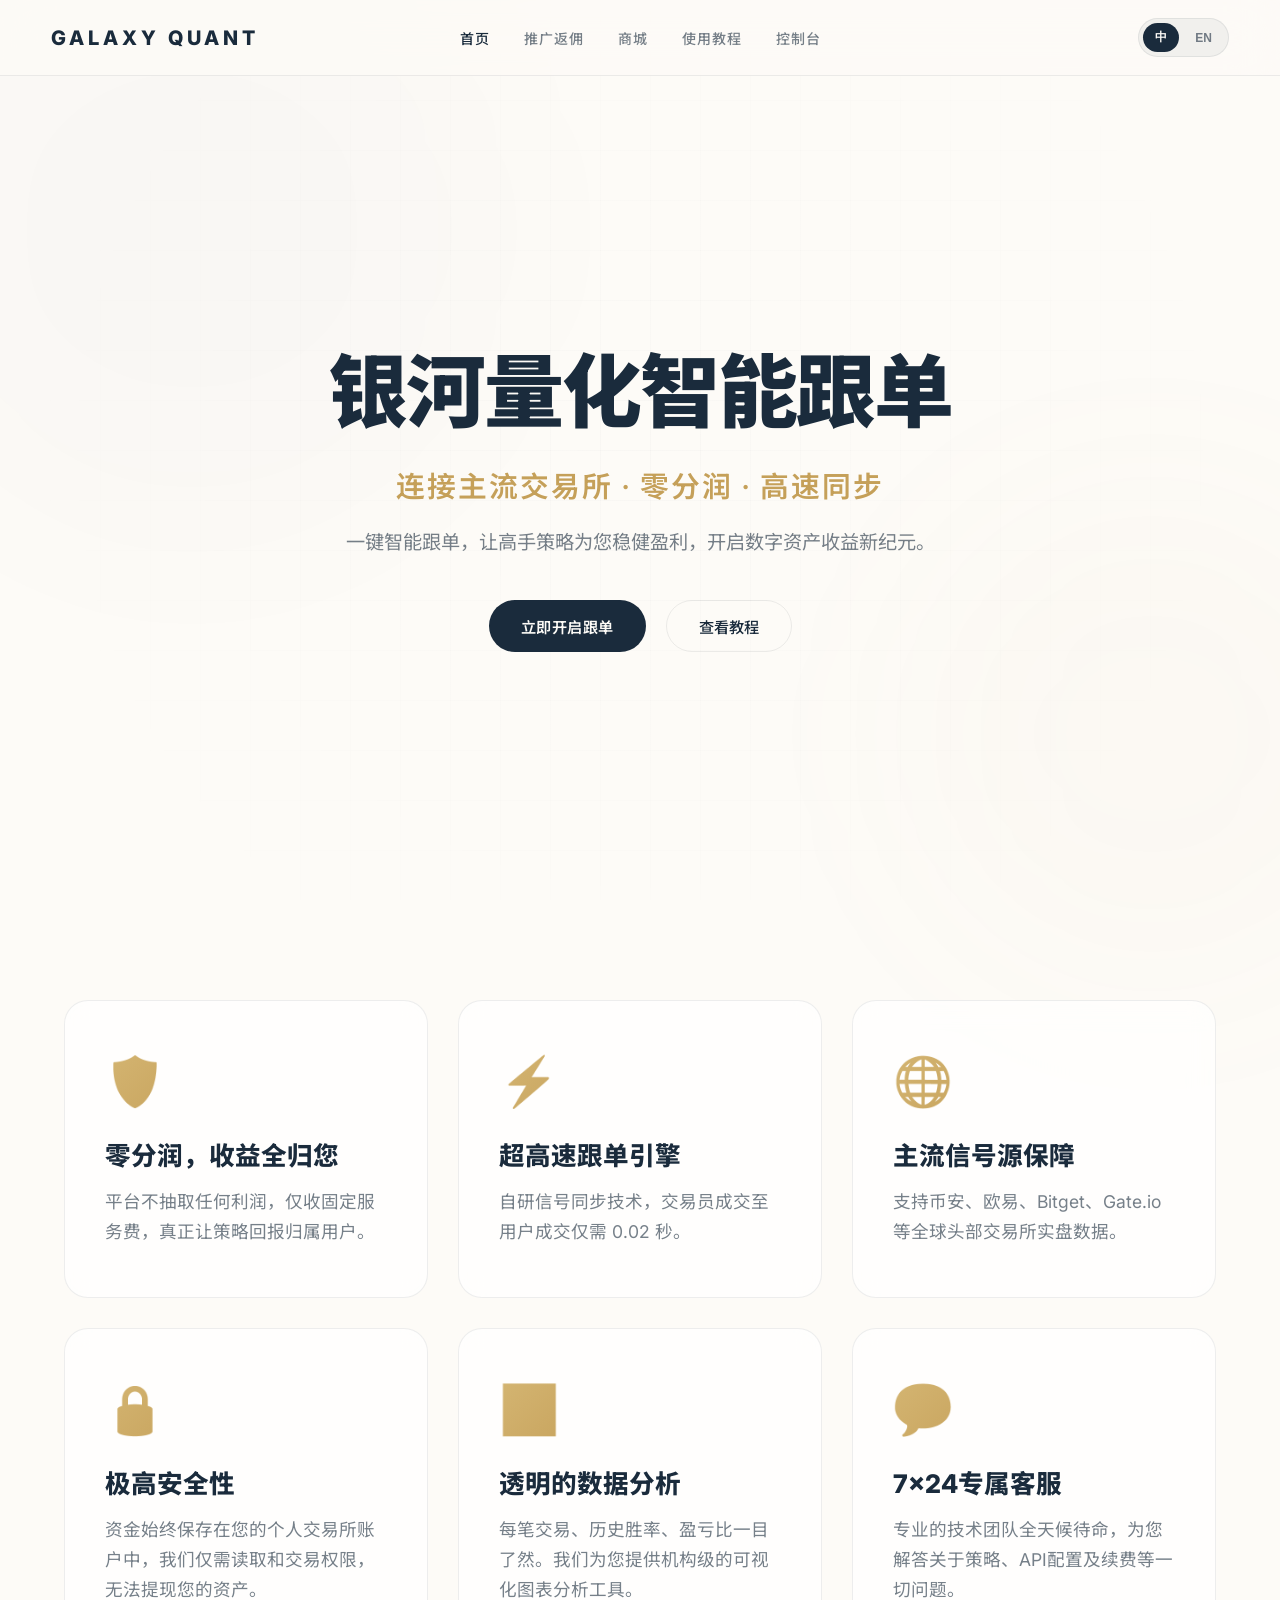
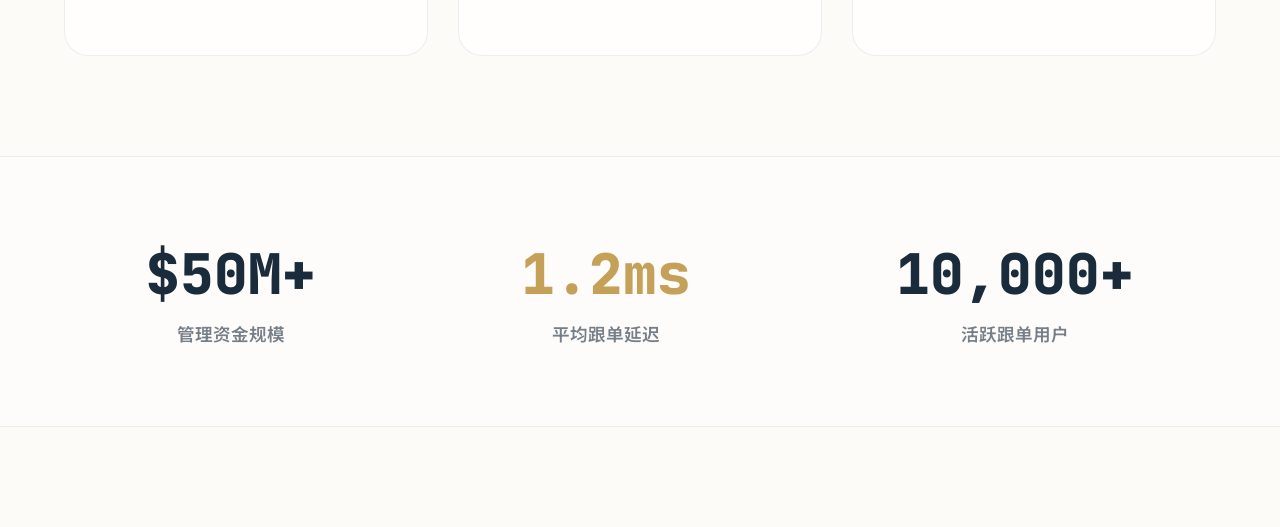
==== commit e9307d43: "update" ====
--- a/index.html
+++ b/index.html
@@ -67,17 +67,21 @@
     <div class="orb orb-2"></div>
 
     <nav>
-        <div class="logo">GALAXY QUANT</div>
-        <div class="nav-links">
-            <a href="/" class="active" data-i18n="nav_home">首页</a>
-            <a href="/invite" data-i18n="nav_invite">推广返佣</a>
-            <a href="/goods" data-i18n="nav_goods">商城</a>
-            <a href="/tutorial" data-i18n="nav_tutorial">使用教程</a>
-            <div class="lang-switch">
-                <button class="lang-btn active" onclick="setLang('zh')">中</button>
-                <button class="lang-btn" onclick="setLang('en')">EN</button>
+        <div class="nav-shell">
+            <a href="/" class="logo">GALAXY QUANT</a>
+            <div class="nav-links">
+                <a href="/" class="active" data-i18n="nav_home">首页</a>
+                <a href="/invite" data-i18n="nav_invite">推广返佣</a>
+                <a href="/goods" data-i18n="nav_goods">商城</a>
+                <a href="/tutorial" data-i18n="nav_tutorial">使用教程</a>
+                <a href="/kzt" data-i18n="nav_console">控制台</a>
             </div>
-            <a href="/kzt" class="btn-primary" data-i18n="nav_console">控制台</a>
+            <div class="nav-actions">
+                <div class="lang-switch">
+                    <button class="lang-btn active" onclick="setLang('zh')">中</button>
+                    <button class="lang-btn" onclick="setLang('en')">EN</button>
+                </div>
+            </div>
         </div>
     </nav>
 
@@ -144,4 +148,4 @@
 
     <script src="i18n.js"></script>
 </body>
-</html>+</html>
--- a/styles.css
+++ b/styles.css
@@ -91,10 +91,7 @@
 nav {
     position: fixed;
     top: 0; width: 100%;
-    display: flex;
-    justify-content: space-between;
-    align-items: center;
-    padding: 20px 6%;
+    padding: 18px 4%;
     background: rgba(253, 251, 247, 0.8);
     backdrop-filter: var(--blur-xl);
     -webkit-backdrop-filter: var(--blur-xl);
@@ -102,6 +99,16 @@
     z-index: 100;
 }
 
+.nav-shell {
+    max-width: 1440px;
+    margin: 0 auto;
+    width: 100%;
+    display: grid;
+    grid-template-columns: 220px 1fr 220px;
+    align-items: center;
+    gap: 20px;
+}
+
 .logo {
     font-size: 20px;
     font-weight: 800;
@@ -111,6 +118,8 @@
     display: flex;
     align-items: center;
     gap: 10px;
+    justify-self: start;
+    text-decoration: none;
 }
 .logo::before {
     display: none;
@@ -118,8 +127,9 @@
 
 .nav-links {
     display: flex;
-    gap: 40px;
-    align-items: center;
+    gap: 34px;
+    align-items: center;
+    justify-content: center;
 }
 
 .nav-links a {
@@ -133,6 +143,13 @@
 
 .nav-links a:hover, .nav-links a.active {
     color: var(--brand-primary);
+}
+
+.nav-actions {
+    display: flex;
+    align-items: center;
+    justify-content: flex-end;
+    gap: 12px;
 }
 
 /* 按钮体系 */
@@ -259,7 +276,7 @@
 .layout-dashboard {
     display: flex;
     flex: 1;
-    padding-top: 80px; /* 避开导航栏 */
+    padding-top: 92px; /* 避开导航栏 */
 }
 
 .sidebar {
@@ -269,7 +286,7 @@
     border-right: 1px solid var(--border-light);
     padding: 30px 20px;
     position: fixed;
-    top: 80px; bottom: 0;
+    top: 92px; bottom: 0;
     display: flex; flex-direction: column; gap: 10px;
 }
 
@@ -318,3 +335,58 @@
     border-color: var(--border-highlight);
     box-shadow: var(--shadow-panel);
 }
+
+@media (max-width: 1100px) {
+    .nav-shell {
+        grid-template-columns: 1fr;
+        justify-items: center;
+    }
+
+    .logo,
+    .nav-actions {
+        justify-self: center;
+    }
+
+    .nav-links {
+        flex-wrap: wrap;
+        gap: 18px 24px;
+    }
+
+    .nav-actions {
+        width: 100%;
+        justify-content: center;
+    }
+
+    .main-content {
+        padding-top: 180px;
+    }
+
+    .layout-dashboard {
+        padding-top: 170px;
+    }
+
+    .sidebar {
+        top: 170px;
+    }
+}
+
+@media (max-width: 768px) {
+    nav {
+        padding: 16px 18px;
+    }
+
+    .logo {
+        font-size: 18px;
+        letter-spacing: 2px;
+    }
+
+    .nav-links a {
+        font-size: 13px;
+    }
+
+    .main-content,
+    .layout-dashboard .main-content {
+        padding-left: 20px;
+        padding-right: 20px;
+    }
+}
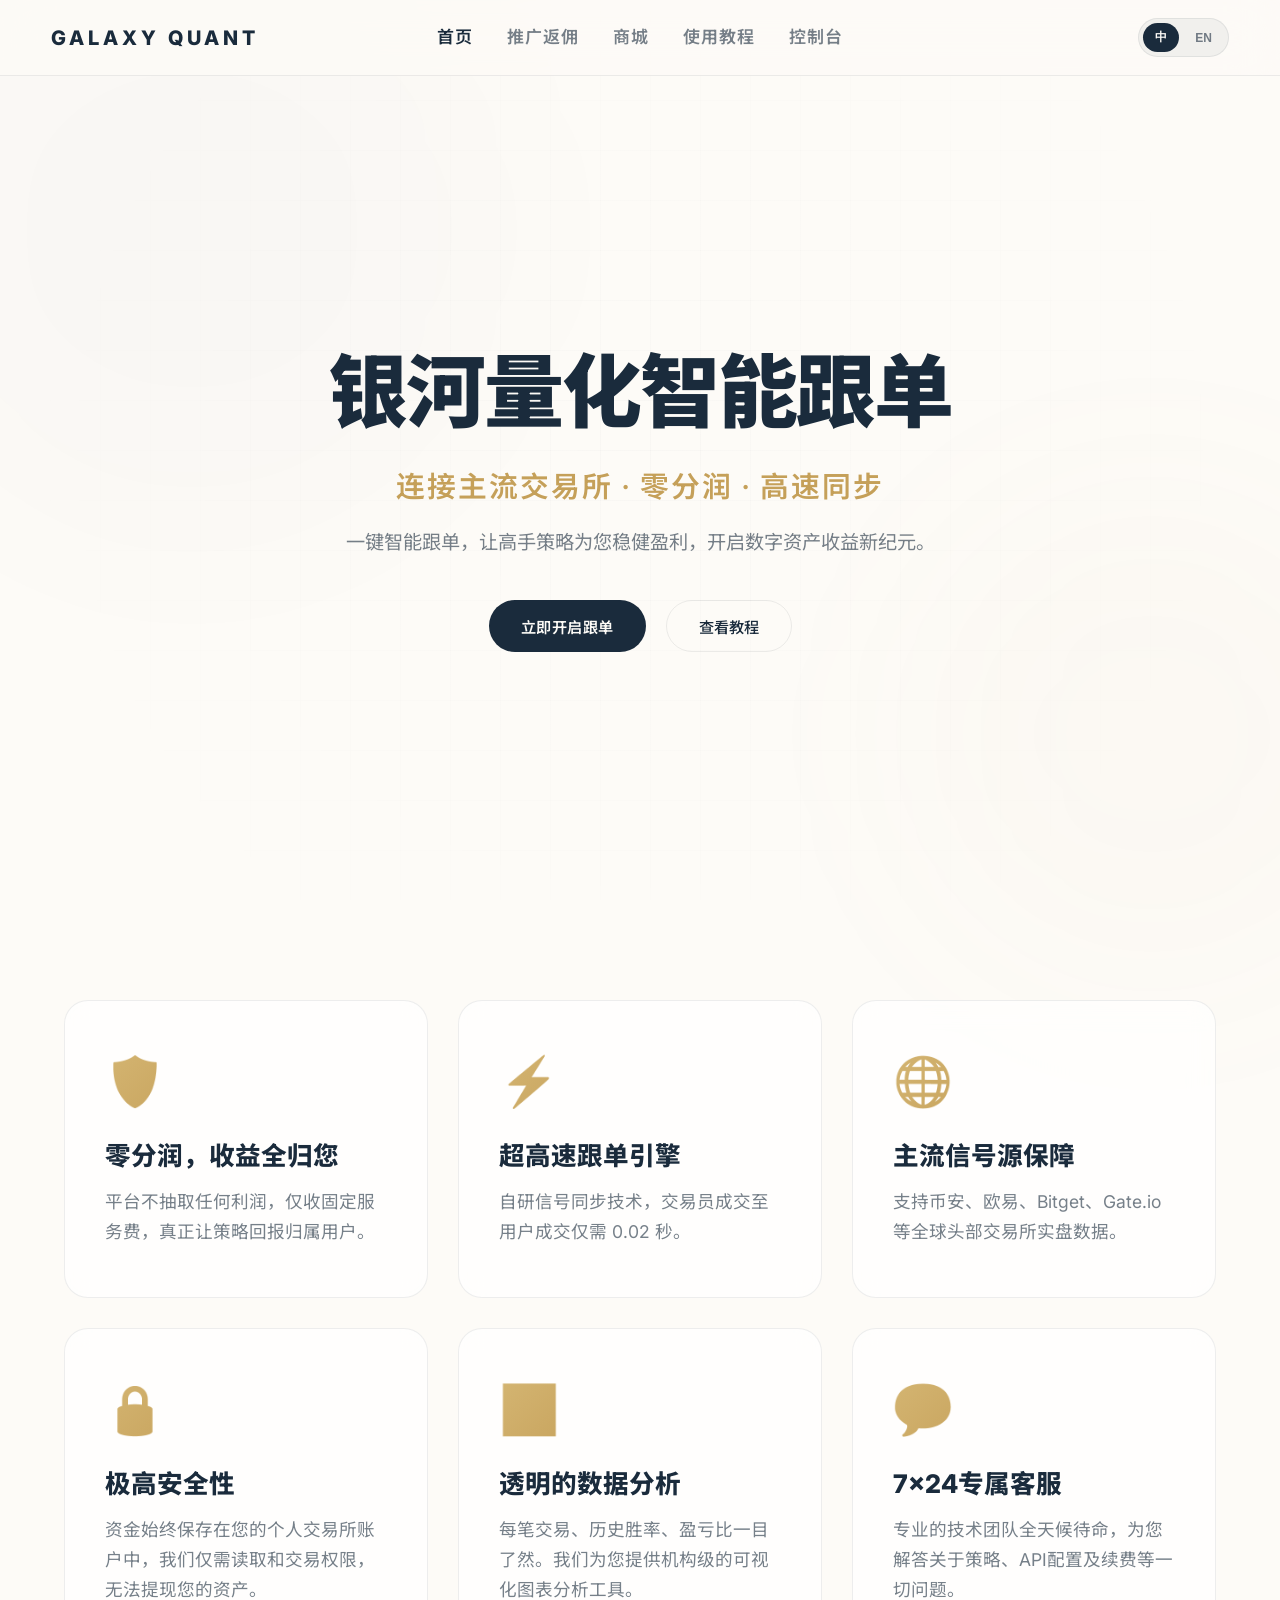
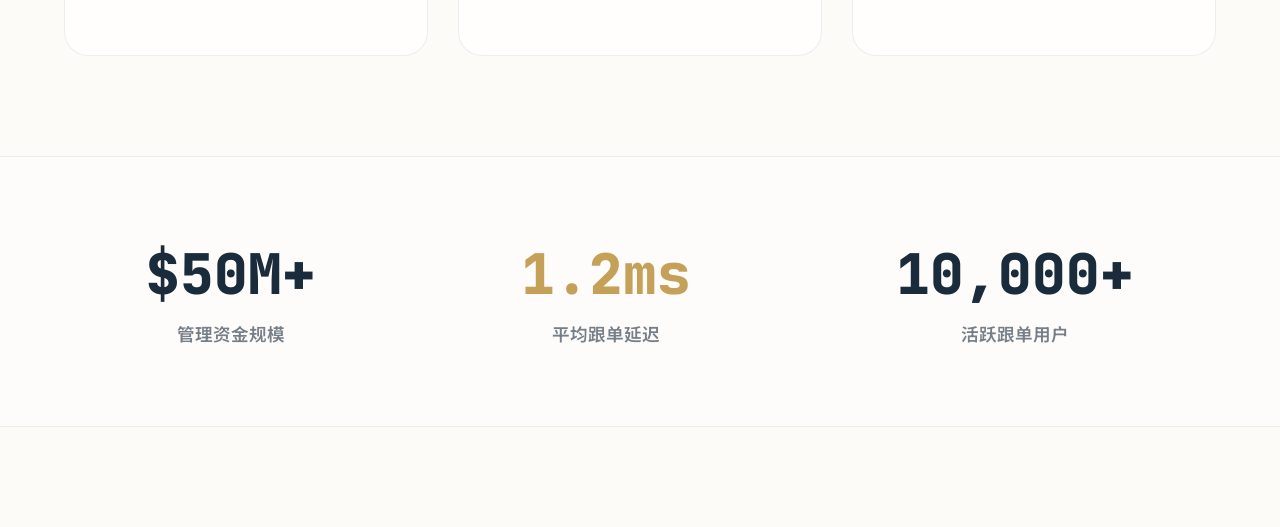
==== commit 9c04c881: "update" ====
--- a/index.html
+++ b/index.html
@@ -4,6 +4,7 @@
     <meta charset="UTF-8">
     <meta name="viewport" content="width=device-width, initial-scale=1.0">
     <title data-i18n="hero_title">银河量化智能跟单平台</title>
+    <link href="https://unpkg.com/aos@2.3.1/dist/aos.css" rel="stylesheet">
     <link rel="stylesheet" href="styles.css">
     <style>
         /* 首页特有样式 */
@@ -85,7 +86,7 @@
         </div>
     </nav>
 
-    <section class="hero">
+    <section class="hero" data-aos="fade-up">
         <h1 data-i18n="hero_title">银河量化智能跟单</h1>
         <h2 data-i18n="hero_subtitle">连接主流交易所 · 零分润 · 高速同步</h2>
         <p data-i18n="hero_desc">一键智能跟单，让高手策略为您稳健盈利，开启数字资产收益新纪元。</p>
@@ -96,32 +97,32 @@
     </section>
 
     <section class="features" id="features">
-        <div class="feature-card">
+        <div class="feature-card" data-aos="fade-up">
             <div class="feature-icon">🛡️</div>
             <h3 data-i18n="feature_1_title">零分润，收益全归您</h3>
             <p data-i18n="feature_1_desc">平台不抽取任何利润，仅收固定服务费，真正让策略回报归属用户。</p>
         </div>
-        <div class="feature-card">
+        <div class="feature-card" data-aos="fade-up">
             <div class="feature-icon">⚡</div>
             <h3 data-i18n="feature_2_title">超高速跟单引擎</h3>
             <p data-i18n="feature_2_desc">自研信号同步技术，交易员成交至用户成交仅需 0.02 秒。</p>
         </div>
-        <div class="feature-card">
+        <div class="feature-card" data-aos="fade-up">
             <div class="feature-icon">🌐</div>
             <h3 data-i18n="feature_3_title">主流信号源保障</h3>
             <p data-i18n="feature_3_desc">支持币安、欧易、Bitget、Gate.io 等全球头部交易所实盘数据。</p>
         </div>
-        <div class="feature-card">
+        <div class="feature-card" data-aos="fade-up">
             <div class="feature-icon">🔒</div>
             <h3 data-i18n="feature_4_title">极高安全性</h3>
             <p data-i18n="feature_4_desc">资金始终保存在您的个人交易所账户中，我们仅需读取和交易权限，无法提现您的资产。</p>
         </div>
-        <div class="feature-card">
+        <div class="feature-card" data-aos="fade-up">
             <div class="feature-icon">📊</div>
             <h3 data-i18n="feature_5_title">透明的数据分析</h3>
             <p data-i18n="feature_5_desc">每笔交易、历史胜率、盈亏比一目了然。我们为您提供机构级的可视化图表分析工具。</p>
         </div>
-        <div class="feature-card">
+        <div class="feature-card" data-aos="fade-up">
             <div class="feature-icon">💬</div>
             <h3 data-i18n="feature_6_title">7×24专属客服</h3>
             <p data-i18n="feature_6_desc">专业的技术团队全天候待命，为您解答关于策略、API配置及续费等一切问题。</p>
@@ -129,7 +130,7 @@
     </section>
 
     <!-- 加入统计数据部分 -->
-    <section class="stats-section" style="padding: 80px 5%; background: rgba(255, 255, 255, 0.4); border-top: 1px solid var(--border-light); border-bottom: 1px solid var(--border-light); margin-bottom: 100px;">
+    <section class="stats-section" data-aos="fade-up" data-aos-delay="200" style="padding: 80px 5%; background: rgba(255, 255, 255, 0.4); border-top: 1px solid var(--border-light); border-bottom: 1px solid var(--border-light); margin-bottom: 100px;">
         <div style="max-width: 1400px; margin: 0 auto; display: flex; justify-content: space-around; flex-wrap: wrap; gap: 40px; text-align: center;">
             <div>
                 <div style="font-size: 3.5rem; font-weight: 900; color: var(--brand-primary); font-family: 'JetBrains Mono', monospace;">$50M+</div>
@@ -146,6 +147,14 @@
         </div>
     </section>
 
+    <script src="https://unpkg.com/aos@2.3.1/dist/aos.js"></script>
+    <script>
+        AOS.init({
+            duration: 800,
+            once: true,
+            offset: 100
+        });
+    </script>
     <script src="i18n.js"></script>
 </body>
 </html>
--- a/styles.css
+++ b/styles.css
@@ -135,10 +135,11 @@
 .nav-links a {
     color: var(--text-muted);
     text-decoration: none;
-    font-size: 14px;
-    font-weight: 500;
+    font-size: 17px;
+    font-weight: 600;
     transition: all 0.3s ease;
     letter-spacing: 1px;
+    line-height: 1.2;
 }
 
 .nav-links a:hover, .nav-links a.active {
@@ -381,7 +382,7 @@
     }
 
     .nav-links a {
-        font-size: 13px;
+        font-size: 15px;
     }
 
     .main-content,
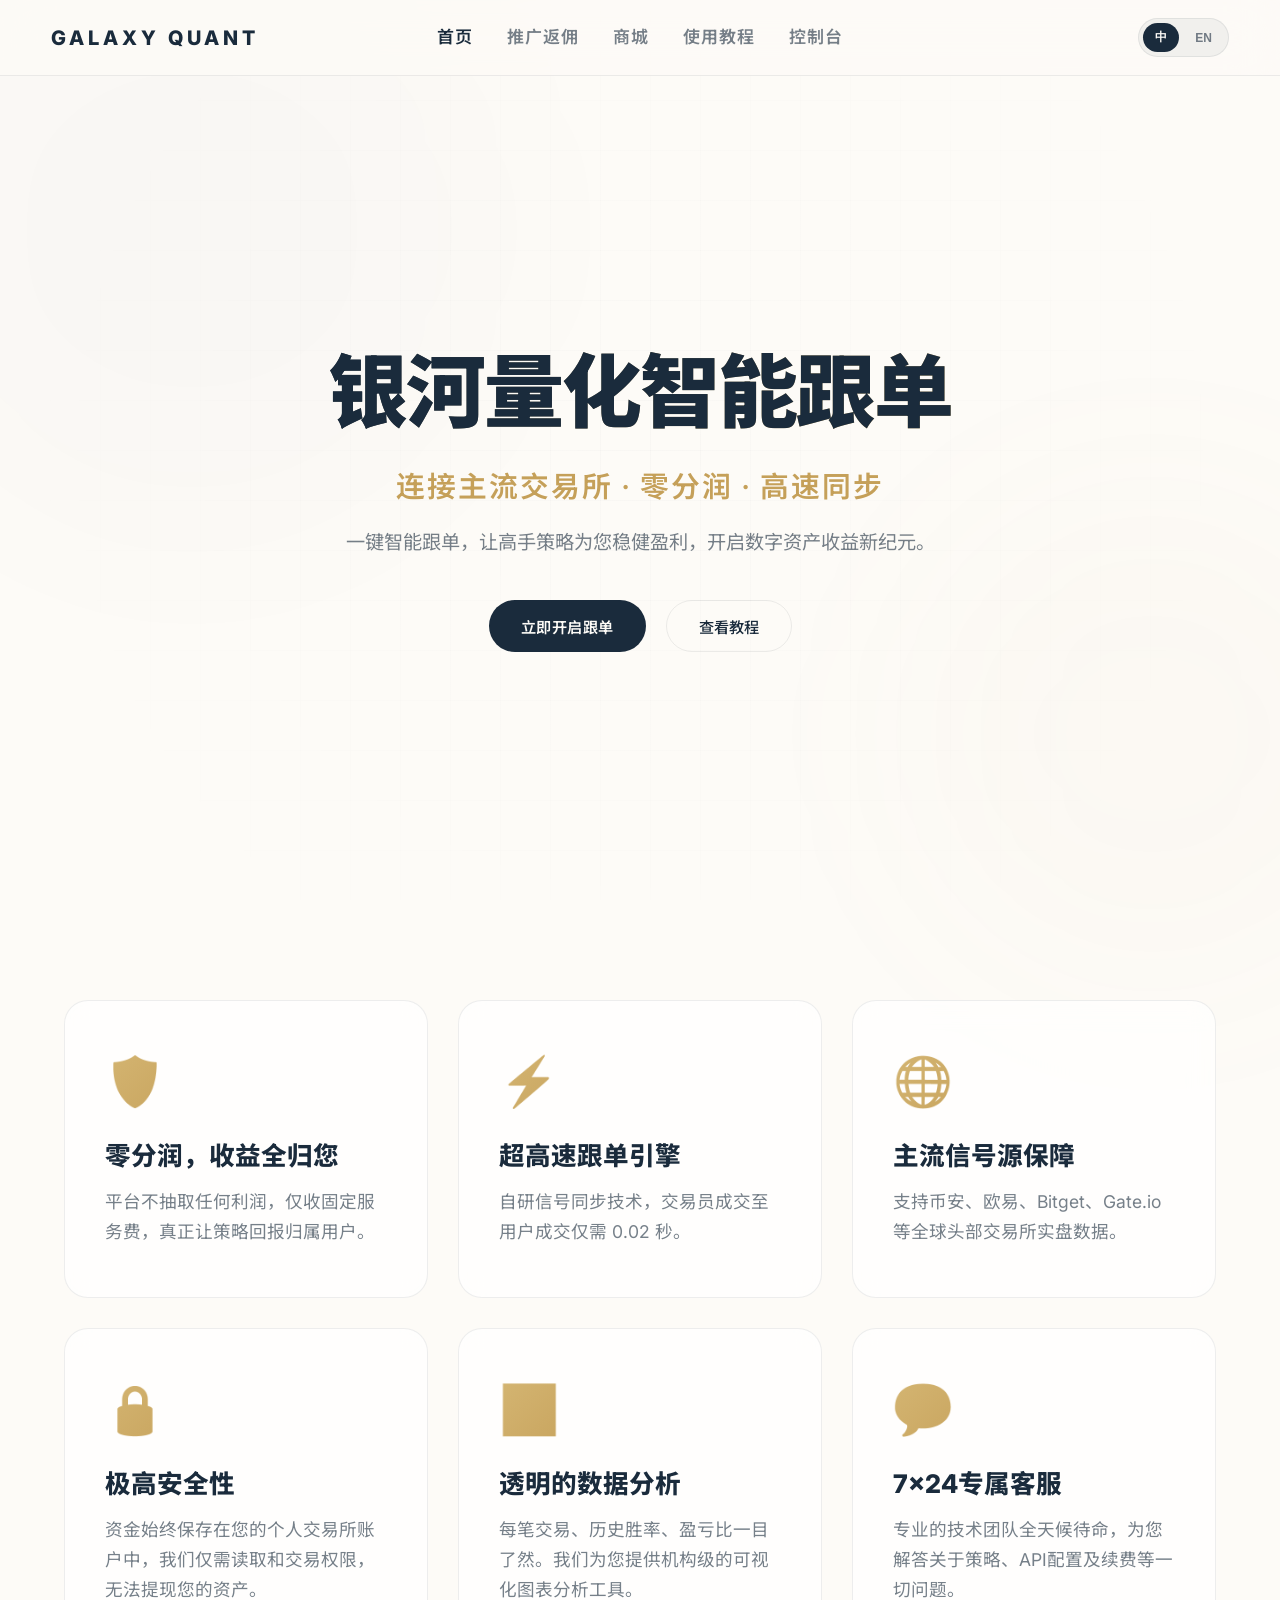
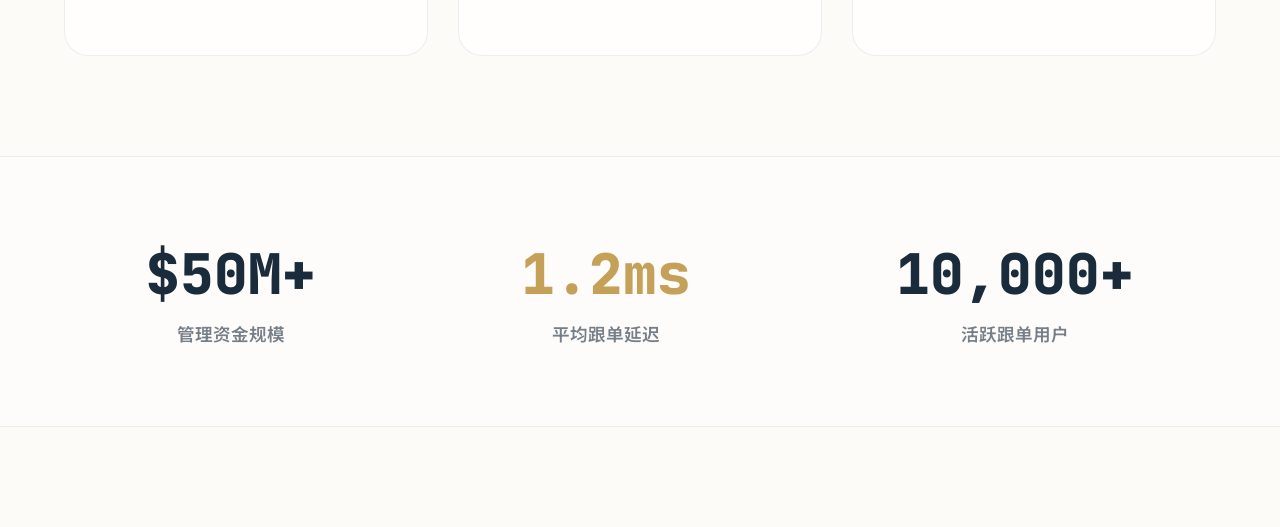
==== commit 2f702780: "update" ====
--- a/index.html
+++ b/index.html
@@ -41,17 +41,7 @@
             position: relative; overflow: hidden;
             backdrop-filter: var(--blur-md);
         }
-        .feature-card::before {
-            content: ''; position: absolute; top: 0; left: 0; width: 100%; height: 100%;
-            background: radial-gradient(circle at top right, rgba(197, 160, 89, 0.1), transparent 50%);
-            opacity: 0; transition: opacity 0.4s ease;
-        }
-        .feature-card:hover {
-            transform: translateY(-10px);
-            border-color: var(--border-highlight);
-            box-shadow: var(--shadow-panel), inset 0 0 20px rgba(197, 160, 89, 0.05);
-        }
-        .feature-card:hover::before { opacity: 1; }
+        
         
         .feature-icon {
             font-size: 3rem; margin-bottom: 25px;
@@ -87,7 +77,7 @@
     </nav>
 
     <section class="hero" data-aos="fade-up">
-        <h1 data-i18n="hero_title">银河量化智能跟单</h1>
+        <h1 data-i18n="hero_title" class="apple-text-reveal">银河量化智能跟单</h1>
         <h2 data-i18n="hero_subtitle">连接主流交易所 · 零分润 · 高速同步</h2>
         <p data-i18n="hero_desc">一键智能跟单，让高手策略为您稳健盈利，开启数字资产收益新纪元。</p>
         <div class="hero-actions">
@@ -155,6 +145,7 @@
             offset: 100
         });
     </script>
+    <script src="apple-effects.js"></script>
     <script src="i18n.js"></script>
 </body>
 </html>
--- a/styles.css
+++ b/styles.css
@@ -391,3 +391,64 @@
         padding-right: 20px;
     }
 }
+
+/* ==========================================================================
+   Apple-Style Interactive Effects
+   ========================================================================== */
+
+/* 1. Apple 式缓动曲线重写 AOS */
+[data-aos] {
+    transition-timing-function: cubic-bezier(0.16, 1, 0.3, 1) !important;
+}
+
+/* 2. 导航栏滚动模糊与收缩 (Apple Glass) */
+nav {
+    transition: padding 0.5s cubic-bezier(0.16, 1, 0.3, 1), background 0.5s ease, backdrop-filter 0.5s ease, box-shadow 0.5s ease !important;
+}
+nav.nav-scrolled {
+    padding: 12px 4%;
+    background: rgba(253, 251, 247, 0.65);
+    backdrop-filter: blur(30px) saturate(150%);
+    -webkit-backdrop-filter: blur(30px) saturate(150%);
+    box-shadow: 0 4px 30px rgba(26, 43, 60, 0.05);
+}
+
+/* 3. 鼠标探照灯特效 (Spotlight Hover) */
+.feature-card, .price-card, .addon-card, .tutorial-card, .stat-card, .info-card, .security-card, .glass-panel {
+    position: relative;
+    overflow: hidden;
+    /* 移除原生 AOS 的溢出隐藏限制（如果有），否则探照灯可能被截断，但通常 hidden 是必须的 */
+}
+/* 利用 ::after 伪元素实现探照灯层，基于 js 计算的坐标 */
+.feature-card::after, .price-card::after, .addon-card::after, .tutorial-card::after, .stat-card::after, .info-card::after, .security-card::after, .glass-panel::after {
+    content: '';
+    position: absolute;
+    top: 0; left: 0; right: 0; bottom: 0;
+    /* 动态渐变位置 */
+    background: radial-gradient(800px circle at var(--mouse-x, 50%) var(--mouse-y, -50%), rgba(197, 160, 89, 0.06), transparent 40%);
+    opacity: 0;
+    transition: opacity 0.5s cubic-bezier(0.16, 1, 0.3, 1);
+    pointer-events: none;
+    z-index: 1;
+}
+.feature-card:hover::after, .price-card:hover::after, .addon-card:hover::after, .tutorial-card:hover::after, .stat-card:hover::after, .info-card:hover::after, .security-card:hover::after, .glass-panel:hover::after {
+    opacity: 1;
+}
+/* 保证内容不被遮挡 */
+.feature-card > *, .price-card > *, .addon-card > *, .tutorial-card > *, .stat-card > *, .info-card > *, .security-card > *, .glass-panel > * {
+    position: relative;
+    z-index: 2;
+}
+
+/* 4. 苹果风渐变文字显影 (可按需应用到 .apple-text-reveal 类) */
+.apple-text-reveal {
+    background: linear-gradient(135deg, var(--brand-primary) 0%, var(--brand-accent) 50%, var(--brand-primary) 100%);
+    background-size: 200% auto;
+    color: transparent;
+    -webkit-background-clip: text;
+    background-clip: text;
+    animation: shineText 5s linear infinite;
+}
+@keyframes shineText {
+    to { background-position: 200% center; }
+}
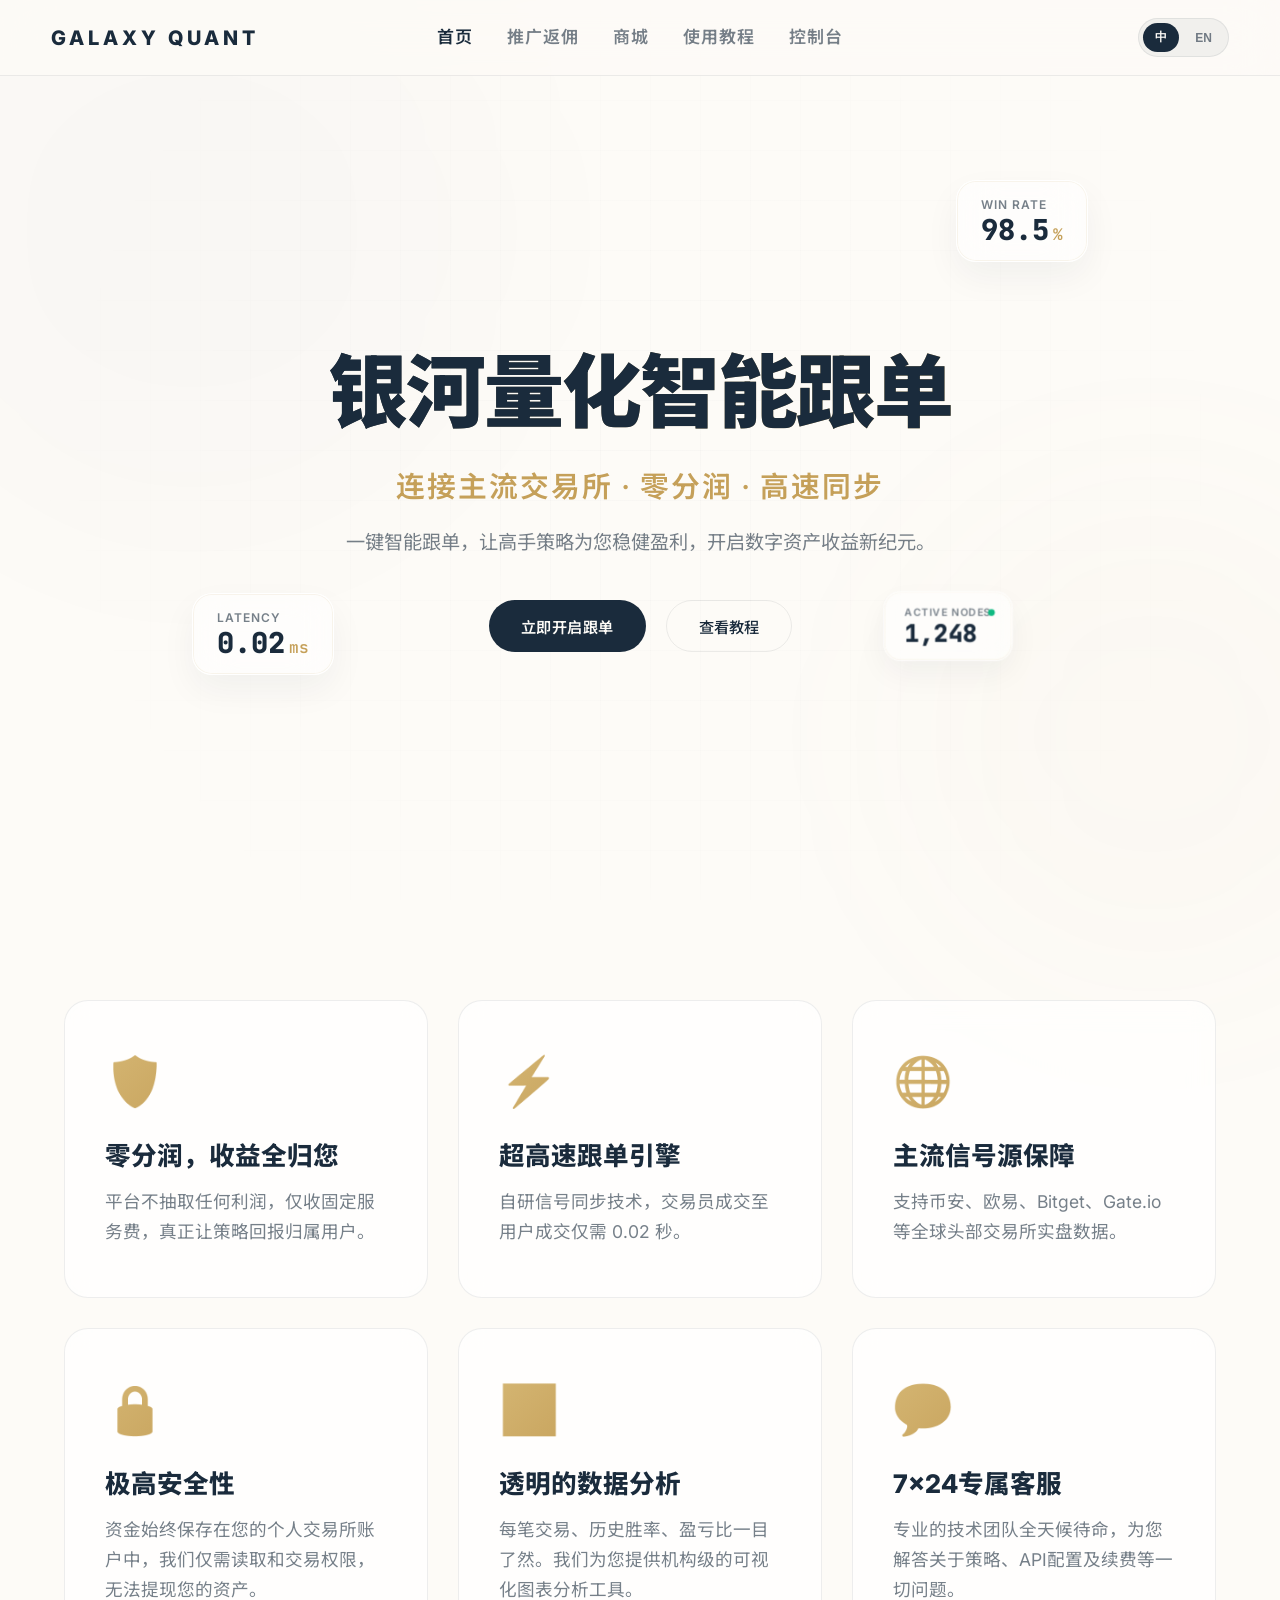
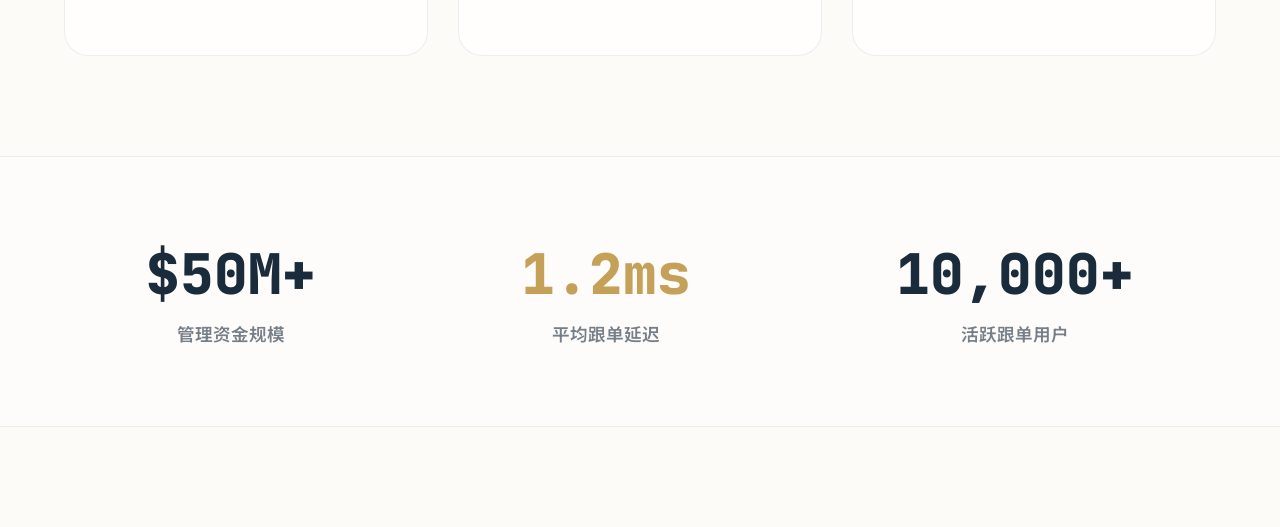
==== commit df3fba17: "update" ====
--- a/index.html
+++ b/index.html
@@ -77,6 +77,21 @@
     </nav>
 
     <section class="hero" data-aos="fade-up">
+        <!-- 悬浮数据卡片 (高大上科技感) -->
+        <div class="floating-card float-card-1">
+            <div class="fc-title">Win Rate</div>
+            <div class="fc-value">98.5<span class="fc-unit">%</span></div>
+        </div>
+        <div class="floating-card float-card-2">
+            <div class="fc-title">Latency</div>
+            <div class="fc-value">0.02<span class="fc-unit">ms</span></div>
+        </div>
+        <div class="floating-card float-card-3">
+            <div class="fc-title">Active Nodes</div>
+            <div class="fc-value">1,248</div>
+            <div class="fc-pulse"></div>
+        </div>
+
         <h1 data-i18n="hero_title" class="apple-text-reveal">银河量化智能跟单</h1>
         <h2 data-i18n="hero_subtitle">连接主流交易所 · 零分润 · 高速同步</h2>
         <p data-i18n="hero_desc">一键智能跟单，让高手策略为您稳健盈利，开启数字资产收益新纪元。</p>
@@ -145,6 +160,7 @@
             offset: 100
         });
     </script>
+    <script src="hero-canvas.js"></script>
     <script src="apple-effects.js"></script>
     <script src="i18n.js"></script>
 </body>
--- a/styles.css
+++ b/styles.css
@@ -393,6 +393,126 @@
 }
 
 /* ==========================================================================
+   Cinematic Background & Floating UI Effects
+   ========================================================================== */
+
+/* 全局 Canvas 粒子网络背景 */
+#quant-network {
+    position: fixed;
+    top: 0;
+    left: 0;
+    width: 100vw;
+    height: 100vh;
+    z-index: -3; /* 放在最底层 */
+    pointer-events: none;
+    opacity: 0;
+    animation: canvasFadeIn 2s ease forwards;
+}
+
+@keyframes canvasFadeIn {
+    to { opacity: 1; }
+}
+
+/* 悬浮数据卡片 (Floating Cards) */
+.hero {
+    position: relative;
+    /* 原有样式保留 */
+}
+
+.floating-card {
+    position: absolute;
+    background: rgba(255, 255, 255, 0.6);
+    backdrop-filter: blur(20px);
+    -webkit-backdrop-filter: blur(20px);
+    border: 1px solid rgba(255, 255, 255, 0.8);
+    box-shadow: 0 15px 35px rgba(26, 43, 60, 0.05), inset 0 0 0 1px rgba(197, 160, 89, 0.1);
+    border-radius: 20px;
+    padding: 16px 24px;
+    z-index: 0; /* 在文字下方，背景上方 */
+    pointer-events: none;
+    display: flex;
+    flex-direction: column;
+    align-items: flex-start;
+    animation: floatUpDown 6s ease-in-out infinite;
+}
+
+.fc-title {
+    font-size: 0.75rem;
+    text-transform: uppercase;
+    letter-spacing: 1px;
+    color: var(--text-muted);
+    font-weight: 600;
+    margin-bottom: 4px;
+}
+
+.fc-value {
+    font-family: 'JetBrains Mono', monospace;
+    font-size: 1.8rem;
+    font-weight: 800;
+    color: var(--brand-primary);
+    line-height: 1;
+    display: flex;
+    align-items: baseline;
+    gap: 4px;
+}
+
+.fc-unit {
+    font-size: 1rem;
+    font-weight: 600;
+    color: var(--brand-accent);
+}
+
+.fc-pulse {
+    position: absolute;
+    top: 20px;
+    right: 20px;
+    width: 8px;
+    height: 8px;
+    background: #10b981; /* 绿灯表示活跃 */
+    border-radius: 50%;
+    box-shadow: 0 0 0 0 rgba(16, 185, 129, 0.7);
+    animation: pulseActive 2s infinite;
+}
+
+/* 卡片定位与动画延迟错开 */
+.float-card-1 {
+    top: 20%;
+    right: 15%;
+    animation-delay: 0s;
+}
+
+.float-card-2 {
+    bottom: 25%;
+    left: 15%;
+    animation-delay: -2s;
+}
+
+.float-card-3 {
+    top: 65%;
+    right: 20%;
+    animation-delay: -4s;
+    transform: scale(0.85);
+}
+
+@keyframes floatUpDown {
+    0%, 100% { transform: translateY(0px) rotate(0deg); }
+    50% { transform: translateY(-20px) rotate(2deg); }
+}
+
+@keyframes pulseActive {
+    0% { transform: scale(0.95); box-shadow: 0 0 0 0 rgba(16, 185, 129, 0.7); }
+    70% { transform: scale(1); box-shadow: 0 0 0 10px rgba(16, 185, 129, 0); }
+    100% { transform: scale(0.95); box-shadow: 0 0 0 0 rgba(16, 185, 129, 0); }
+}
+
+/* 响应式隐藏悬浮卡片 (手机端) */
+@media (max-width: 1100px) {
+    .floating-card {
+        display: none;
+    }
+}
+
+/* ==========================================================================
    Apple-Style Interactive Effects
    ========================================================================== */
 
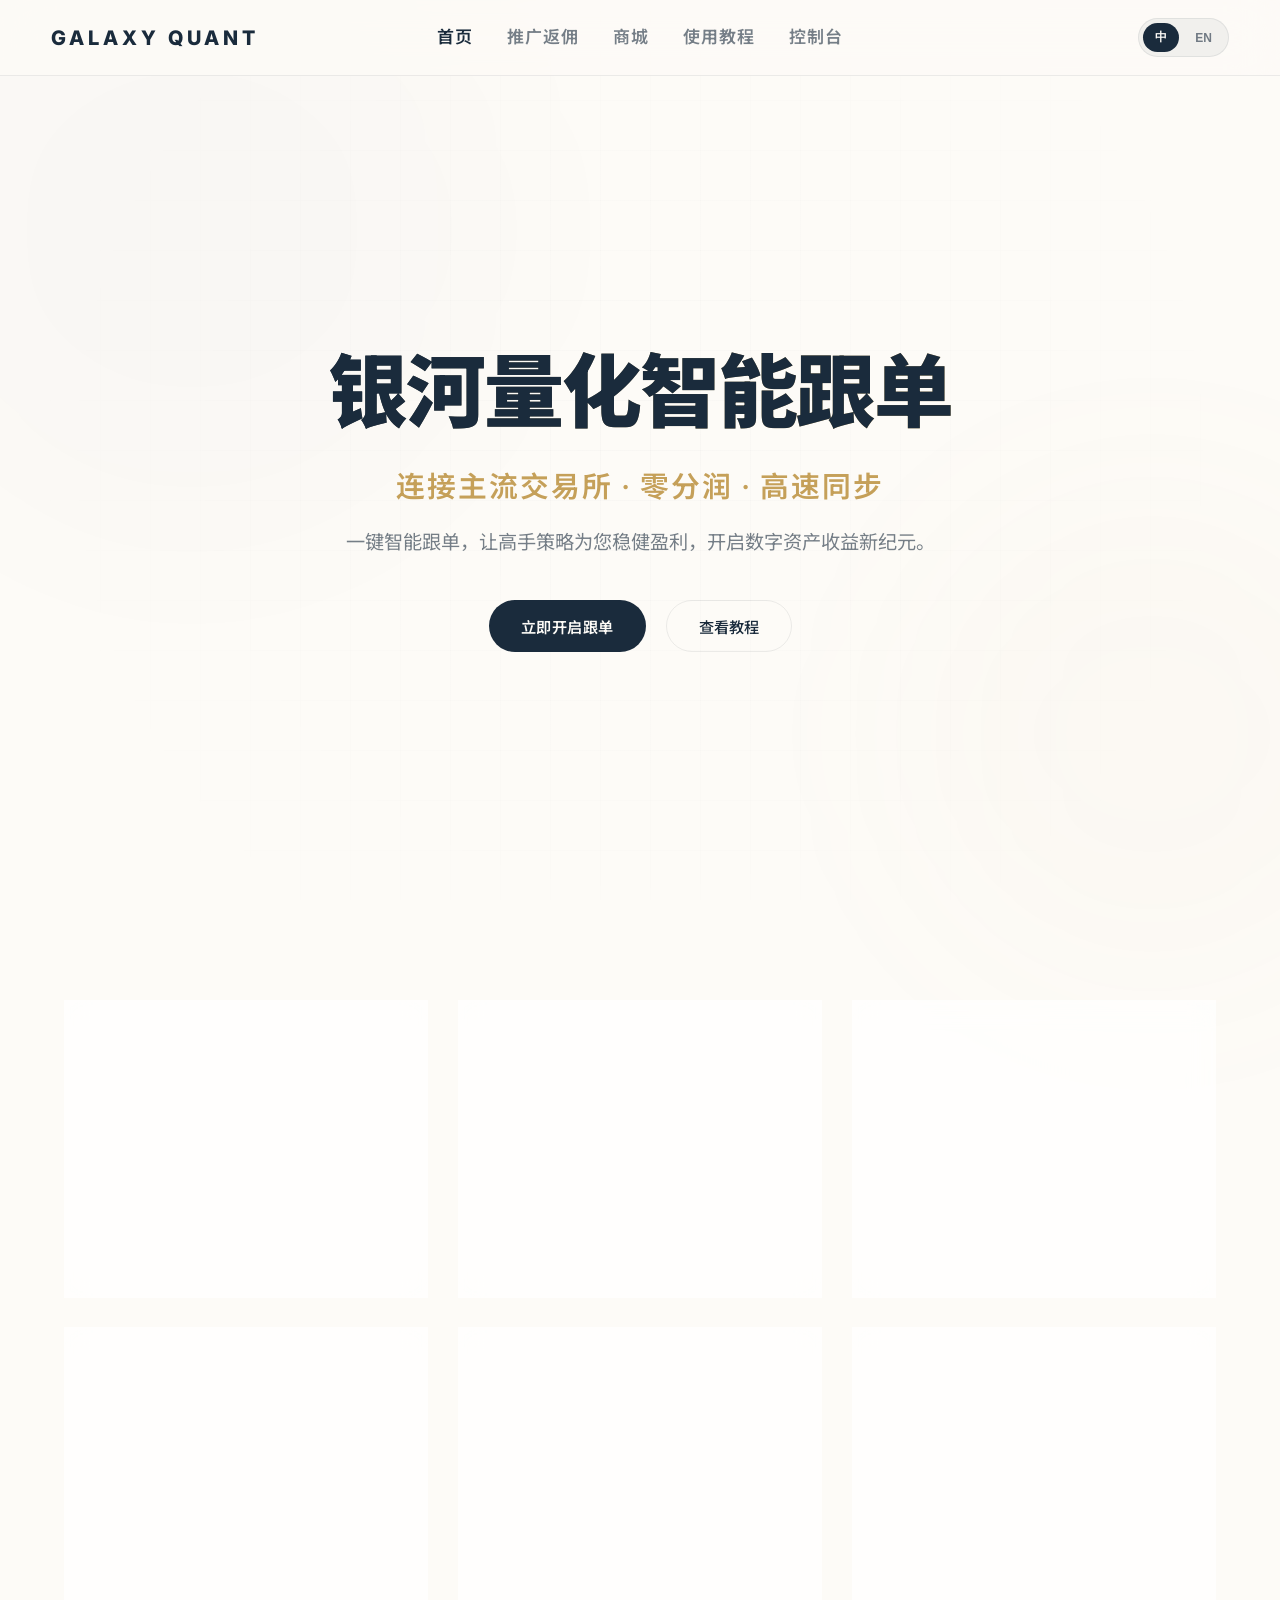
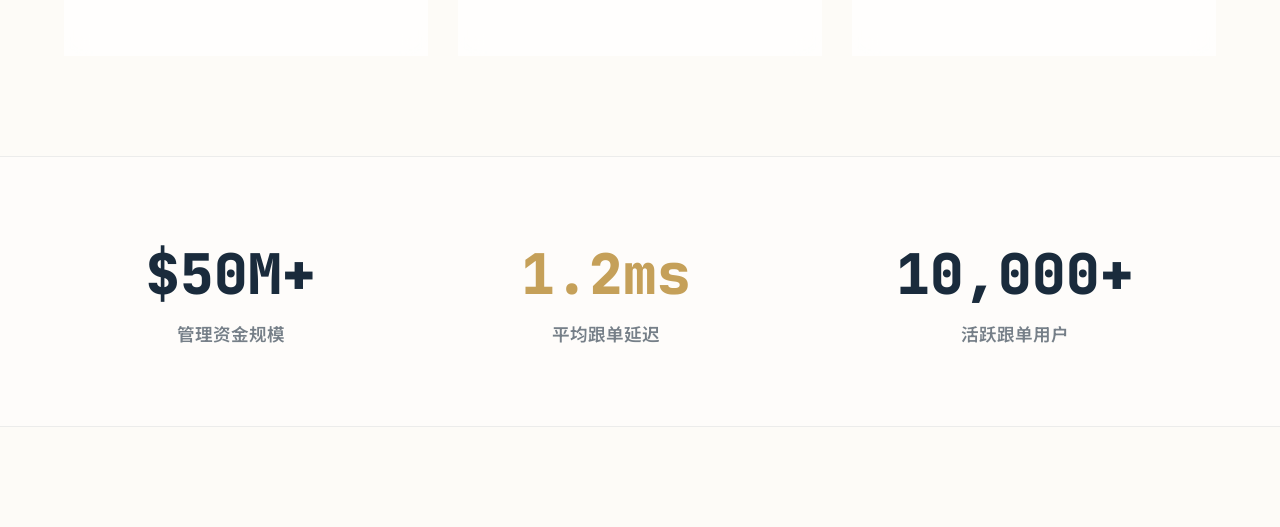
==== commit 54338810: "update" ====
--- a/index.html
+++ b/index.html
@@ -77,21 +77,6 @@
     </nav>
 
     <section class="hero" data-aos="fade-up">
-        <!-- 悬浮数据卡片 (高大上科技感) -->
-        <div class="floating-card float-card-1">
-            <div class="fc-title">Win Rate</div>
-            <div class="fc-value">98.5<span class="fc-unit">%</span></div>
-        </div>
-        <div class="floating-card float-card-2">
-            <div class="fc-title">Latency</div>
-            <div class="fc-value">0.02<span class="fc-unit">ms</span></div>
-        </div>
-        <div class="floating-card float-card-3">
-            <div class="fc-title">Active Nodes</div>
-            <div class="fc-value">1,248</div>
-            <div class="fc-pulse"></div>
-        </div>
-
         <h1 data-i18n="hero_title" class="apple-text-reveal">银河量化智能跟单</h1>
         <h2 data-i18n="hero_subtitle">连接主流交易所 · 零分润 · 高速同步</h2>
         <p data-i18n="hero_desc">一键智能跟单，让高手策略为您稳健盈利，开启数字资产收益新纪元。</p>
@@ -160,7 +145,6 @@
             offset: 100
         });
     </script>
-    <script src="hero-canvas.js"></script>
     <script src="apple-effects.js"></script>
     <script src="i18n.js"></script>
 </body>
--- a/styles.css
+++ b/styles.css
@@ -393,126 +393,6 @@
 }
 
 /* ==========================================================================
-   Cinematic Background & Floating UI Effects
-   ========================================================================== */
-
-/* 全局 Canvas 粒子网络背景 */
-#quant-network {
-    position: fixed;
-    top: 0;
-    left: 0;
-    width: 100vw;
-    height: 100vh;
-    z-index: -3; /* 放在最底层 */
-    pointer-events: none;
-    opacity: 0;
-    animation: canvasFadeIn 2s ease forwards;
-}
-
-@keyframes canvasFadeIn {
-    to { opacity: 1; }
-}
-
-/* 悬浮数据卡片 (Floating Cards) */
-.hero {
-    position: relative;
-    /* 原有样式保留 */
-}
-
-.floating-card {
-    position: absolute;
-    background: rgba(255, 255, 255, 0.6);
-    backdrop-filter: blur(20px);
-    -webkit-backdrop-filter: blur(20px);
-    border: 1px solid rgba(255, 255, 255, 0.8);
-    box-shadow: 0 15px 35px rgba(26, 43, 60, 0.05), inset 0 0 0 1px rgba(197, 160, 89, 0.1);
-    border-radius: 20px;
-    padding: 16px 24px;
-    z-index: 0; /* 在文字下方，背景上方 */
-    pointer-events: none;
-    display: flex;
-    flex-direction: column;
-    align-items: flex-start;
-    animation: floatUpDown 6s ease-in-out infinite;
-}
-
-.fc-title {
-    font-size: 0.75rem;
-    text-transform: uppercase;
-    letter-spacing: 1px;
-    color: var(--text-muted);
-    font-weight: 600;
-    margin-bottom: 4px;
-}
-
-.fc-value {
-    font-family: 'JetBrains Mono', monospace;
-    font-size: 1.8rem;
-    font-weight: 800;
-    color: var(--brand-primary);
-    line-height: 1;
-    display: flex;
-    align-items: baseline;
-    gap: 4px;
-}
-
-.fc-unit {
-    font-size: 1rem;
-    font-weight: 600;
-    color: var(--brand-accent);
-}
-
-.fc-pulse {
-    position: absolute;
-    top: 20px;
-    right: 20px;
-    width: 8px;
-    height: 8px;
-    background: #10b981; /* 绿灯表示活跃 */
-    border-radius: 50%;
-    box-shadow: 0 0 0 0 rgba(16, 185, 129, 0.7);
-    animation: pulseActive 2s infinite;
-}
-
-/* 卡片定位与动画延迟错开 */
-.float-card-1 {
-    top: 20%;
-    right: 15%;
-    animation-delay: 0s;
-}
-
-.float-card-2 {
-    bottom: 25%;
-    left: 15%;
-    animation-delay: -2s;
-}
-
-.float-card-3 {
-    top: 65%;
-    right: 20%;
-    animation-delay: -4s;
-    transform: scale(0.85);
-}
-
-@keyframes floatUpDown {
-    0%, 100% { transform: translateY(0px) rotate(0deg); }
-    50% { transform: translateY(-20px) rotate(2deg); }
-}
-
-@keyframes pulseActive {
-    0% { transform: scale(0.95); box-shadow: 0 0 0 0 rgba(16, 185, 129, 0.7); }
-    70% { transform: scale(1); box-shadow: 0 0 0 10px rgba(16, 185, 129, 0); }
-    100% { transform: scale(0.95); box-shadow: 0 0 0 0 rgba(16, 185, 129, 0); }
-}
-
-/* 响应式隐藏悬浮卡片 (手机端) */
-@media (max-width: 1100px) {
-    .floating-card {
-        display: none;
-    }
-}
-
-/* ==========================================================================
    Apple-Style Interactive Effects
    ========================================================================== */
 
